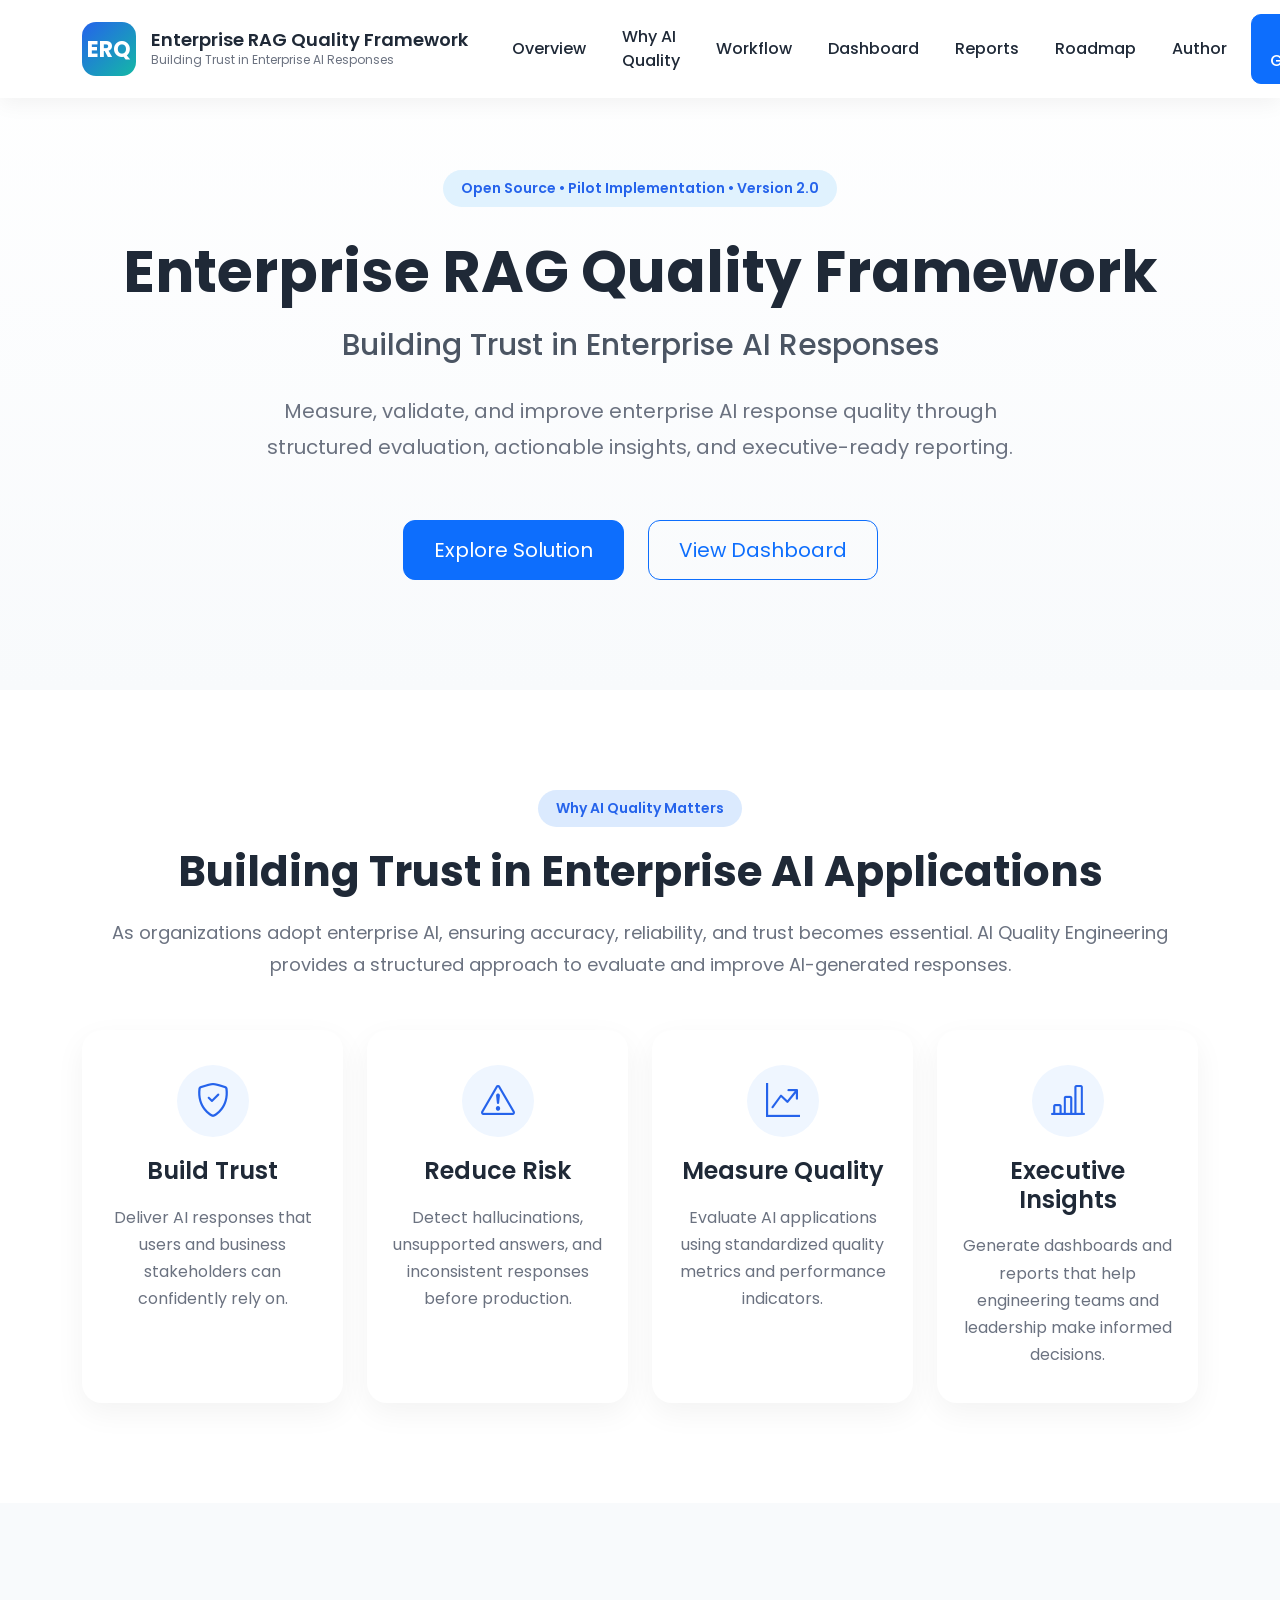
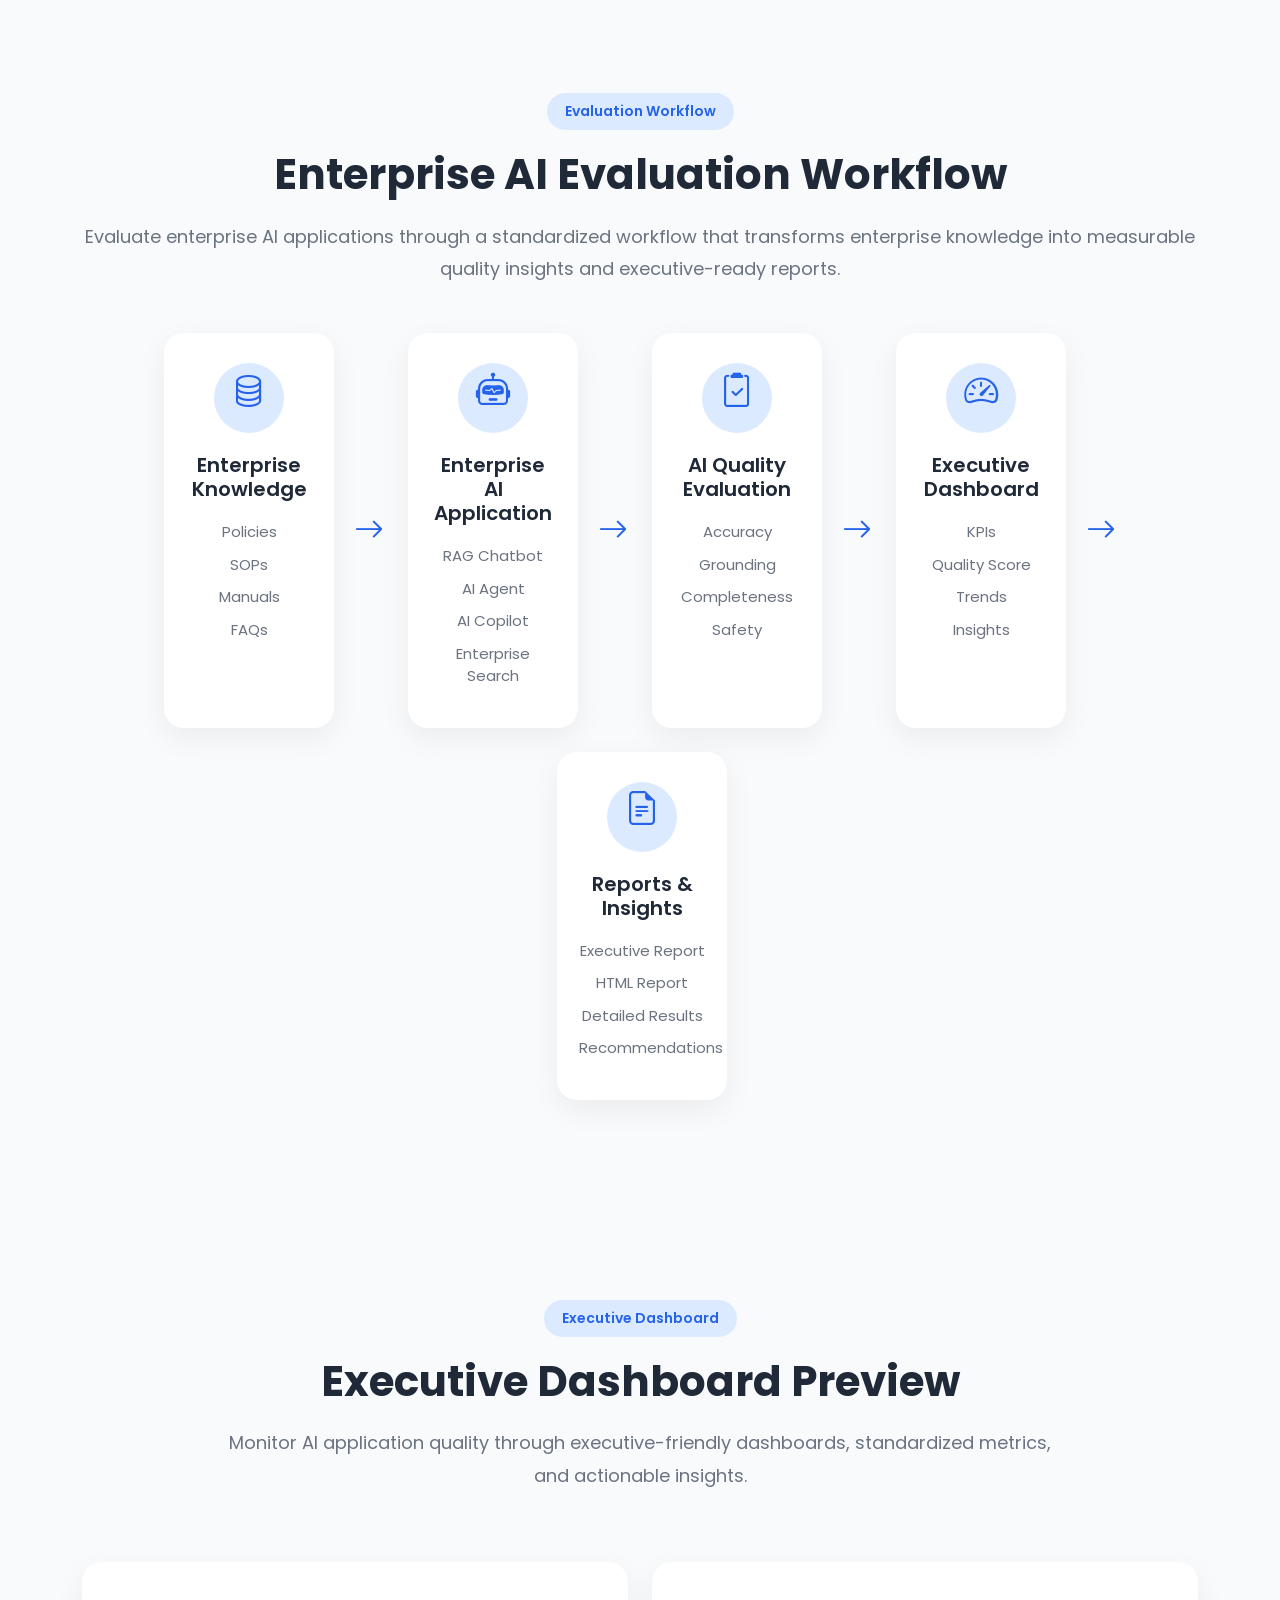
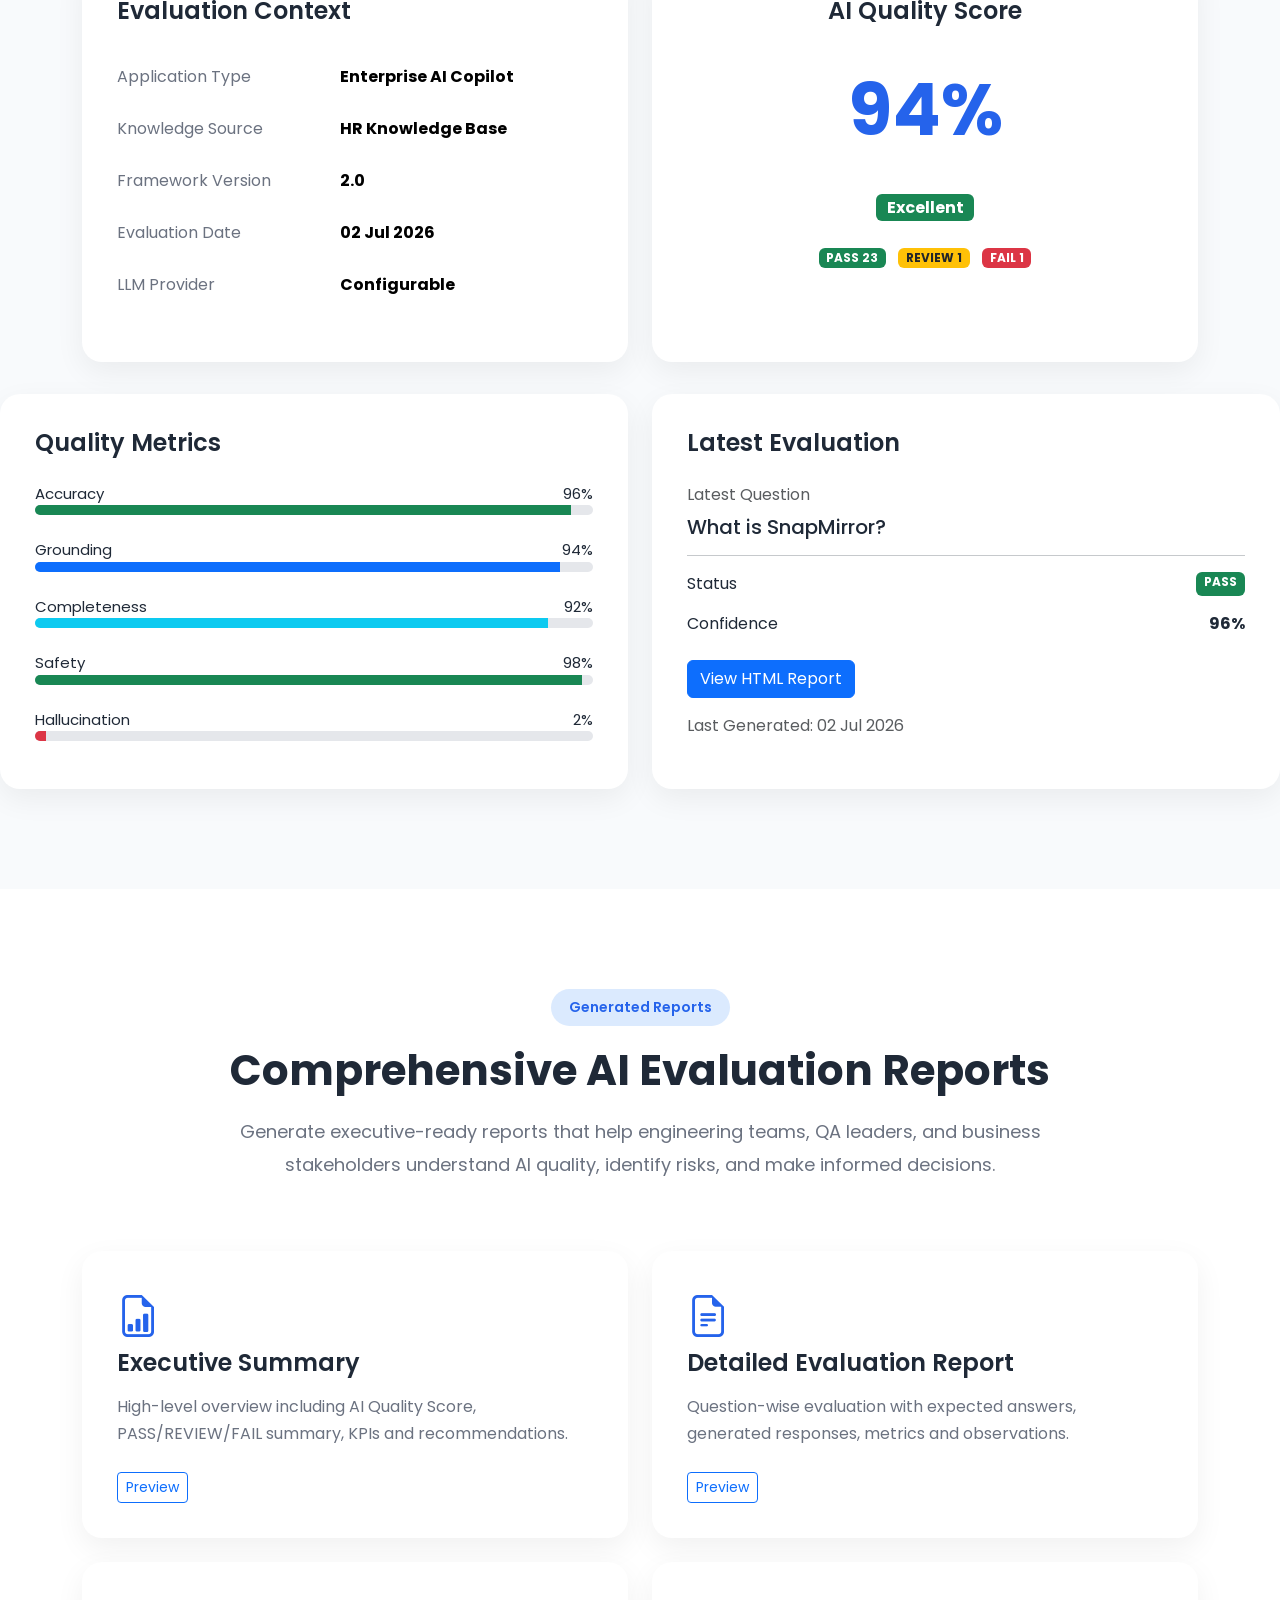
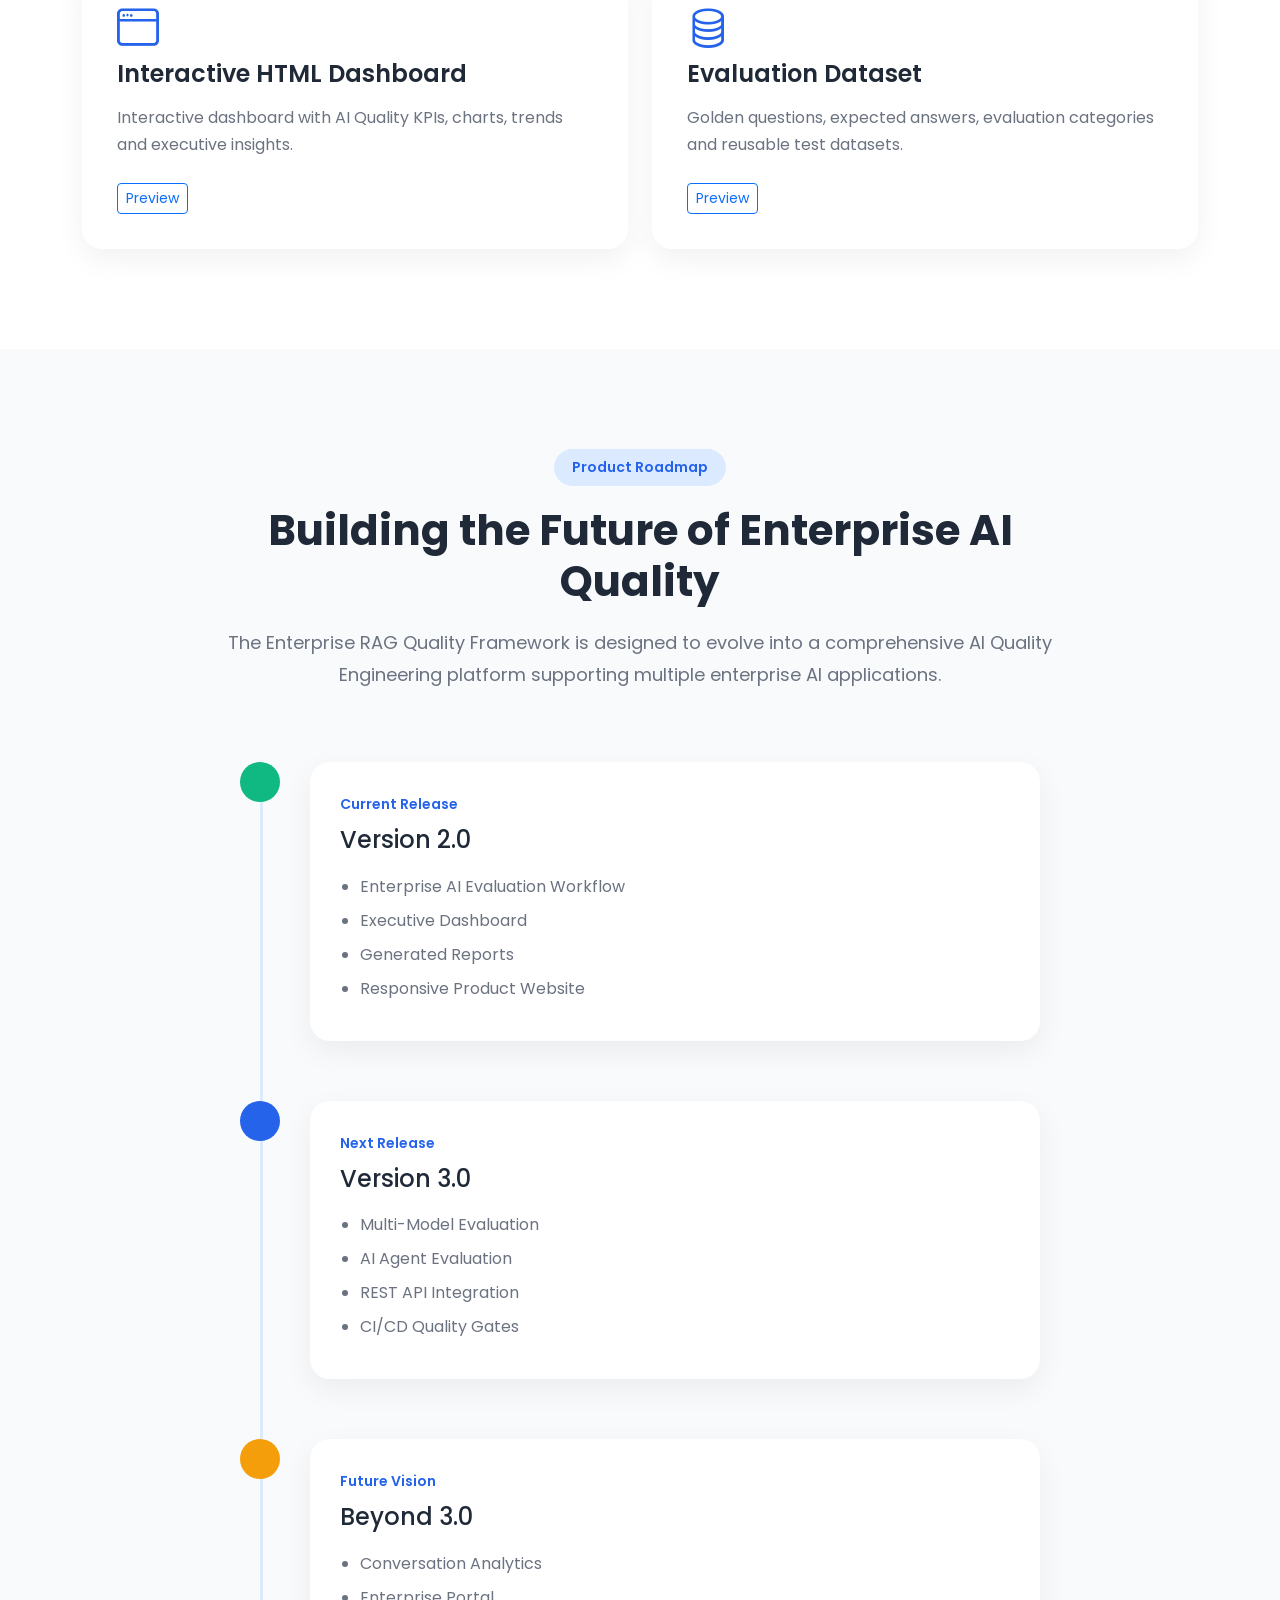
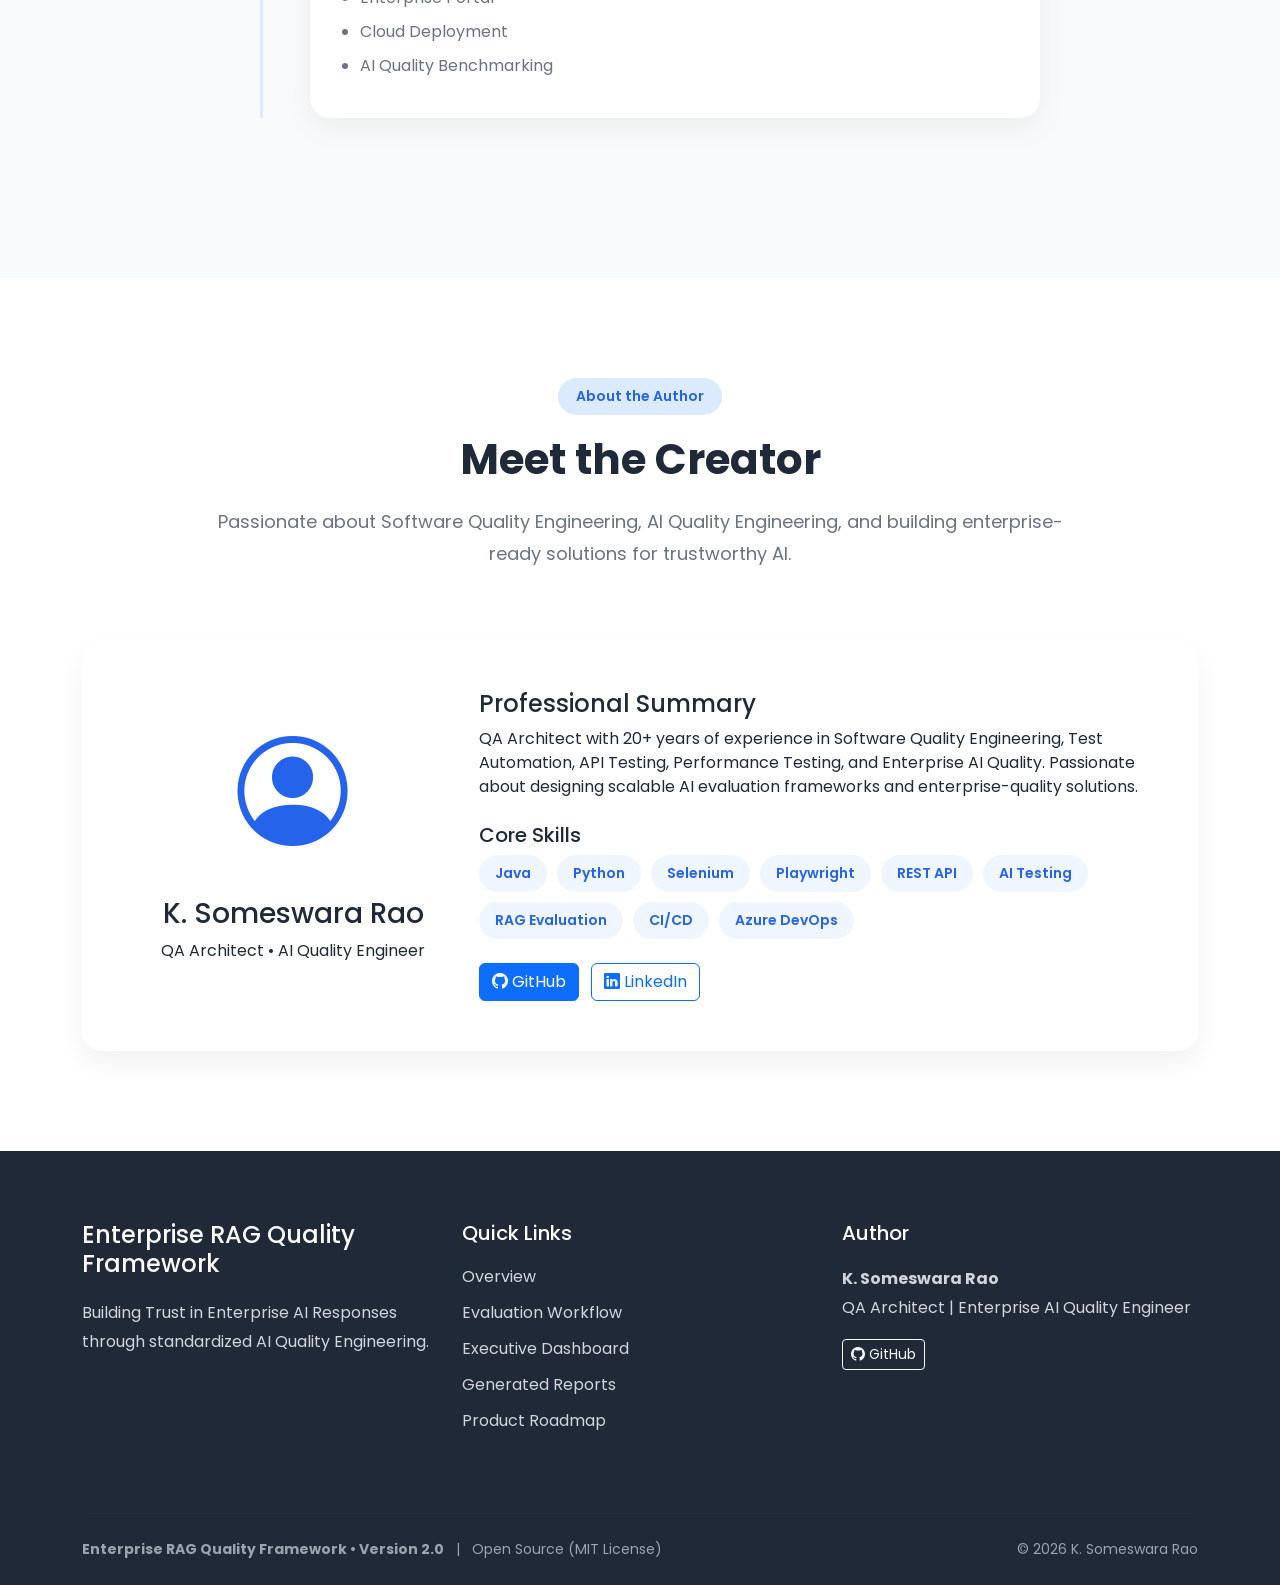
==== website/index.html @ 5d047495 "Update website paths after project reorganization" ====
<!DOCTYPE html>
<html lang="en">

<head>

    <meta charset="UTF-8">

    <meta name="viewport"
          content="width=device-width, initial-scale=1.0">

    <title>
        Enterprise RAG Quality Framework
    </title>

    <!-- Bootstrap -->

    <link
    href="https://cdn.jsdelivr.net/npm/bootstrap@5.3.7/dist/css/bootstrap.min.css"
    rel="stylesheet">

    <!-- Bootstrap Icons -->

    <link
    rel="stylesheet"
    href="https://cdn.jsdelivr.net/npm/bootstrap-icons@1.13.1/font/bootstrap-icons.min.css">

    <!-- Google Font -->

    <link
    rel="preconnect"
    href="https://fonts.googleapis.com">

    <link
    rel="preconnect"
    href="https://fonts.gstatic.com"
    crossorigin>

    <link
    href="https://fonts.googleapis.com/css2?family=Poppins:wght@300;400;500;600;700&display=swap"
    rel="stylesheet">

    <!-- Custom CSS -->

    <link
    rel="stylesheet"
    href="assets/css/style.css">

</head>

<body>

<!-- ==========================================
Navigation
========================================== -->

<header>

<nav class="navbar navbar-expand-xl fixed-top custom-navbar">

    <div class="container">

        <!-- Logo -->

        <a class="navbar-brand d-flex align-items-center" href="#hero">

            <div class="logo-box">

                ERQ

            </div>

            <div class="brand-info">

                <span class="brand-title">

                    Enterprise RAG Quality Framework

                </span>

                <span class="brand-subtitle">

                    Building Trust in Enterprise AI Responses

                </span>

            </div>

        </a>

        <!-- Mobile Toggle -->

        <button class="navbar-toggler"

                type="button"

                data-bs-toggle="collapse"

                data-bs-target="#mainMenu">

            <span class="navbar-toggler-icon"></span>

        </button>

        <!-- Navigation Menu -->

        <div class="collapse navbar-collapse"

             id="mainMenu">

            <ul class="navbar-nav ms-auto align-items-lg-center">

                <li class="nav-item">
                    <a class="nav-link" href="#hero">Overview</a>
                </li>

                <li class="nav-item">
                    <a class="nav-link" href="#why-quality">Why AI Quality</a>
                </li>

                <li class="nav-item">
                    <a class="nav-link" href="#workflow">Workflow</a>
                </li>

                <li class="nav-item">
                    <a class="nav-link" href="#dashboard">Dashboard</a>
                </li>

                <li class="nav-item">
                    <a class="nav-link" href="#reports">Reports</a>
                </li>

                <li class="nav-item">
                    <a class="nav-link" href="#roadmap">Roadmap</a>
                </li>

                <li class="nav-item">
                    <a class="nav-link" href="#author">Author</a>
                </li>

                <li class="nav-item ms-lg-3">

                    <a class="btn btn-primary github-btn"
                       href="https://github.com/someswark/rag-quality-framework"
                       target="_blank">

                        <i class="bi bi-github"></i>

                        GitHub

                    </a>

                </li>

            </ul>

        </div>

    </div>

</nav>

</header>



<!-- ==========================================
Hero Section
========================================== -->

<section id="hero" class="hero-section">

    <div class="container">

        <div class="hero-content text-center">

            <span class="hero-badge">

                Open Source • Pilot Implementation • Version 2.0

            </span>

            <h1>

                Enterprise RAG Quality Framework

            </h1>

            <h2>

                Building Trust in Enterprise AI Responses

            </h2>

            <p>

                Measure, validate, and improve enterprise AI response quality
                through structured evaluation, actionable insights, and
                executive-ready reporting.

            </p>

            <div class="hero-buttons">

                <a href="#workflow" class="btn btn-primary btn-lg">

                    Explore Solution

                </a>

                <a href="#dashboard" class="btn btn-outline-primary btn-lg">

                    View Dashboard

                </a>

            </div>

        </div>

    </div>

</section>


<!-- ==========================================
Why Enterprise AI Quality Matters
========================================== -->

<section id="why-quality" class="why-quality-section">

    <div class="container">

        <div class="text-center mb-5">

            <span class="section-badge">
                Why AI Quality Matters
            </span>

            <h2 class="section-title">
                Building Trust in Enterprise AI Applications
            </h2>

            <p class="section-description">

                As organizations adopt enterprise AI, ensuring accuracy, reliability, and trust becomes essential. AI Quality Engineering provides a structured approach to evaluate and improve AI-generated responses.

            </p>

        </div>

        <div class="row g-4">

            <!-- Card 1 -->

            <div class="col-lg-3 col-md-6">

                <div class="feature-card">

                    <div class="feature-icon">

                        <i class="bi bi-shield-check"></i>

                    </div>

                    <h4>Build Trust</h4>

                    <p>

                        Deliver AI responses that users and business stakeholders
                        can confidently rely on.

                    </p>

                </div>

            </div>

            <!-- Card 2 -->

            <div class="col-lg-3 col-md-6">

                <div class="feature-card">

                    <div class="feature-icon">

                        <i class="bi bi-exclamation-triangle"></i>

                    </div>

                    <h4>Reduce Risk</h4>

                    <p>

                        Detect hallucinations, unsupported answers, and
                        inconsistent responses before production.

                    </p>

                </div>

            </div>

            <!-- Card 3 -->

            <div class="col-lg-3 col-md-6">

                <div class="feature-card">

                    <div class="feature-icon">

                        <i class="bi bi-graph-up-arrow"></i>

                    </div>

                    <h4>Measure Quality</h4>

                    <p>

                        Evaluate AI applications using standardized quality
                        metrics and performance indicators.

                    </p>

                </div>

            </div>

            <!-- Card 4 -->

            <div class="col-lg-3 col-md-6">

                <div class="feature-card">

                    <div class="feature-icon">

                        <i class="bi bi-bar-chart-line"></i>

                    </div>

                    <h4>Executive Insights</h4>

                    <p>

                        Generate dashboards and reports that help engineering
                        teams and leadership make informed decisions.

                    </p>

                </div>

            </div>

        </div>

    </div>

</section>



<!-- ==========================================
Enterprise AI Evaluation Workflow
========================================== -->

<section id="workflow" class="workflow-section">

    <div class="container">

        <div class="text-center mb-5">

            <!-- Badge -->
            <span class="section-badge">
                Evaluation Workflow
            </span>

            <!-- Title -->
            <h2 class="section-title">
                Enterprise AI Evaluation Workflow
            </h2>

            <!-- Subtitle -->
            <p class="section-description">

                Evaluate enterprise AI applications through a standardized workflow that transforms enterprise knowledge into measurable quality insights and executive-ready reports.

            </p>

        </div>

        <div class="row g-4 justify-content-center">

            <!-- Card 1 -->

            <div class="col-lg-2 col-md-4 col-sm-6">

                <div class="workflow-card">

                    <div class="workflow-icon">
                        <i class="bi bi-database"></i>
                    </div>

                    <h5>Enterprise Knowledge</h5>

                    <ul>

                        <li>Policies</li>
                        <li>SOPs</li>
                        <li>Manuals</li>
                        <li>FAQs</li>

                    </ul>

                </div>

            </div>

            <!-- Arrow -->

            <div class="col-auto d-none d-lg-flex align-items-center">

                <i class="bi bi-arrow-right workflow-arrow"></i>

            </div>

            <!-- Card 2 -->

            <div class="col-lg-2 col-md-4 col-sm-6">

                <div class="workflow-card">

                    <div class="workflow-icon">
                        <i class="bi bi-robot"></i>
                    </div>

                    <h5>Enterprise AI Application</h5>

                    <ul>

                        <li>RAG Chatbot</li>
                        <li>AI Agent</li>
                        <li>AI Copilot</li>
                        <li>Enterprise Search</li>

                    </ul>

                </div>

            </div>

            <!-- Arrow -->

            <div class="col-auto d-none d-lg-flex align-items-center">

                <i class="bi bi-arrow-right workflow-arrow"></i>

            </div>

            <!-- Card 3 -->

            <div class="col-lg-2 col-md-4 col-sm-6">

                <div class="workflow-card">

                    <div class="workflow-icon">
                        <i class="bi bi-clipboard2-check"></i>
                    </div>

                    <h5>AI Quality Evaluation</h5>

                    <ul>

                        <li>Accuracy</li>
                        <li>Grounding</li>
                        <li>Completeness</li>
                        <li>Safety</li>

                    </ul>

                </div>

            </div>

            <!-- Arrow -->

            <div class="col-auto d-none d-lg-flex align-items-center">

                <i class="bi bi-arrow-right workflow-arrow"></i>

            </div>

            <!-- Card 4 -->

            <div class="col-lg-2 col-md-4 col-sm-6">

                <div class="workflow-card">

                    <div class="workflow-icon">
                        <i class="bi bi-speedometer2"></i>
                    </div>

                    <h5>Executive Dashboard</h5>

                    <ul>

                        <li>KPIs</li>
                        <li>Quality Score</li>
                        <li>Trends</li>
                        <li>Insights</li>

                    </ul>

                </div>

            </div>

            <!-- Arrow -->

            <div class="col-auto d-none d-lg-flex align-items-center">

                <i class="bi bi-arrow-right workflow-arrow"></i>

            </div>

            <!-- Card 5 -->

            <div class="col-lg-2 col-md-4 col-sm-6">

                <div class="workflow-card">

                    <div class="workflow-icon">
                        <i class="bi bi-file-earmark-text"></i>
                    </div>

                    <h5>Reports & Insights</h5>

                    <ul>

                        <li>Executive Report</li>
                        <li>HTML Report</li>
                        <li>Detailed Results</li>
                        <li>Recommendations</li>

                    </ul>

                </div>

            </div>

        </div>

    </div>

</section>

<!-- ==========================================
Executive Dashboard Preview
========================================== -->

<section id="dashboard" class="dashboard-section">

    <div class="container">

        <div class="section-header text-center">

            <span class="section-badge">
                Executive Dashboard
            </span>

            <h2 class="section-title">
                Executive Dashboard Preview
            </h2>

            <p class="section-description">

                Monitor AI application quality through executive-friendly
                dashboards, standardized metrics, and actionable insights.

            </p>

        </div>

        <div class="row g-4">

            <!-- Evaluation Context -->

            <div class="col-lg-6">

                <div class="dashboard-card">

                    <h4>Evaluation Context</h4>

                    <table class="table dashboard-table">

                        <tr>
                            <td>Application Type</td>
                            <td><strong id="application-type">Enterprise AI Copilot</strong></td>
                        </tr>

                        <tr>
                            <td>Knowledge Source</td>
                            <td><strong id="knowledge-source">HR Knowledge Base</strong></td>
                        </tr>

                        <tr>
                            <td>Framework Version</td>
                            <td><strong id="framework-version">2.0</strong></td>
                        </tr>

                        <tr>
                            <td>Evaluation Date</td>
                            <td><strong id="evaluation-date">02 Jul 2026</strong></td>
                        </tr>

                        <tr>
                            <td>LLM Provider</td>
                            <td><strong id="model-provider">Configurable</strong></td>
                        </tr>

                    </table>

                </div>

            </div>

            <!-- AI Quality Score -->

            <div class="col-lg-6">

                <div class="dashboard-card text-center">

                    <h4>AI Quality Score</h4>

                    <div class="quality-score">

                        <div id="quality-score">

    94%

</div>

                    </div>

<span class="badge bg-success fs-6" id="quality-rating">

    Excellent

</span>

                    <div class="mt-4">

<span class="badge bg-success me-2">

    PASS
    <span id="pass-count">23</span>

</span>

<span class="badge bg-warning text-dark me-2">

    REVIEW
    <span id="review-count">1</span>

</span>

 <span class="badge bg-danger">

    FAIL
    <span id="fail-count">1</span>

</span>

                    </div>

                </div>

            </div>

        </div>

    </div>
	
	<div class="row g-4 mt-2">

    <!-- Quality Metrics -->

    <div class="col-lg-6">

        <div class="dashboard-card">

            <h4>Quality Metrics</h4>

            <!-- Accuracy -->

            <div class="metric-item">

                <div class="d-flex justify-content-between">

                    <span>Accuracy</span>

                    <span id="accuracy-score">96%</span>

                </div>

                <div class="progress">

                    <div id="accuracy-bar"
                         class="progress-bar bg-success"
                         style="width:96%">

                    </div>

                </div>

            </div>

            <!-- Grounding -->

            <div class="metric-item mt-4">

                <div class="d-flex justify-content-between">

                    <span>Grounding</span>

                    <span id="grounding-score">94%</span>

                </div>

                <div class="progress">

                    <div id="grounding-bar"
                         class="progress-bar bg-primary"
                         style="width:94%">

                    </div>

                </div>

            </div>

            <!-- Completeness -->

            <div class="metric-item mt-4">

                <div class="d-flex justify-content-between">

                    <span>Completeness</span>

                    <span id="completeness-score">92%</span>

                </div>

                <div class="progress">

                    <div id="completeness-bar"
                         class="progress-bar bg-info"
                         style="width:92%">

                    </div>

                </div>

            </div>

            <!-- Safety -->

            <div class="metric-item mt-4">

                <div class="d-flex justify-content-between">

                    <span>Safety</span>

                    <span id="safety-score">98%</span>

                </div>

                <div class="progress">

                    <div id="safety-bar"
                         class="progress-bar bg-success"
                         style="width:98%">

                    </div>

                </div>

            </div>

            <!-- Hallucination -->

            <div class="metric-item mt-4">

                <div class="d-flex justify-content-between">

                    <span>Hallucination</span>

                    <span id="hallucination-score">2%</span>

                </div>

                <div class="progress">

                    <div id="hallucination-bar"
                         class="progress-bar bg-danger"
                         style="width:2%">

                    </div>

                </div>

            </div>

        </div>

    </div>

    <!-- Latest Evaluation -->

    <div class="col-lg-6">

        <div class="dashboard-card">

            <h4>Latest Evaluation</h4>

            <p class="text-muted mb-2">

                Latest Question

            </p>

            <h5 id="latest-question">

                What is SnapMirror?

            </h5>

            <hr>

            <div class="d-flex justify-content-between">

                <span>Status</span>

                <span id="latest-status"
                      class="badge bg-success">

                    PASS

                </span>

            </div>

            <div class="d-flex justify-content-between mt-3">

                <span>Confidence</span>

                <strong id="latest-confidence">

                    96%

                </strong>

            </div>

<a id="report-link"
   href="#"
   class="btn btn-primary mt-4"
   target="_blank">

    View HTML Report

</a>
<p class="text-muted mt-3">

    Last Generated:
    <span id="report-generated-date">

        02 Jul 2026

    </span>

</p>

        </div>

    </div>

</div>
	
	

</section>


<!-- ==========================================
Generated Reports
========================================== -->

<section id="reports" class="reports-section">

    <div class="container">

        <div class="section-header text-center">

            <span class="section-badge">
                Generated Reports
            </span>

            <h2 class="section-title">
                Comprehensive AI Evaluation Reports
            </h2>

            <p class="section-description">

                Generate executive-ready reports that help engineering teams,
                QA leaders, and business stakeholders understand AI quality,
                identify risks, and make informed decisions.

            </p>

        </div>

        <div class="row g-4">

            <!-- Executive Summary -->

            <div class="col-lg-6">

                <div class="report-card">

                    <i class="bi bi-file-earmark-bar-graph report-icon"></i>

                    <h4>Executive Summary</h4>

                    <p>
                        High-level overview including AI Quality Score,
                        PASS/REVIEW/FAIL summary, KPIs and recommendations.
                    </p>

                    <a href="#" class="btn btn-outline-primary btn-sm">
                        Preview
                    </a>

                </div>

            </div>

            <!-- Detailed Report -->

            <div class="col-lg-6">

                <div class="report-card">

                    <i class="bi bi-file-earmark-text report-icon"></i>

                    <h4>Detailed Evaluation Report</h4>

                    <p>
                        Question-wise evaluation with expected answers,
                        generated responses, metrics and observations.
                    </p>

                    <a href="#" class="btn btn-outline-primary btn-sm">
                        Preview
                    </a>

                </div>

            </div>

            <!-- HTML Dashboard -->

            <div class="col-lg-6">

                <div class="report-card">

                    <i class="bi bi-window report-icon"></i>

                    <h4>Interactive HTML Dashboard</h4>

                    <p>
                        Interactive dashboard with AI Quality KPIs,
                        charts, trends and executive insights.
                    </p>

                    <a href="#" class="btn btn-outline-primary btn-sm">
                        Preview
                    </a>

                </div>

            </div>

            <!-- Evaluation Dataset -->

            <div class="col-lg-6">

                <div class="report-card">

                    <i class="bi bi-database report-icon"></i>

                    <h4>Evaluation Dataset</h4>

                    <p>
                        Golden questions, expected answers, evaluation
                        categories and reusable test datasets.
                    </p>

                    <a href="#" class="btn btn-outline-primary btn-sm">
                        Preview
                    </a>

                </div>

            </div>

        </div>

    </div>

</section>



<!-- ==========================================
Product Roadmap
========================================== -->

<section id="roadmap" class="roadmap-section">

    <div class="container">

        <div class="section-header text-center">

            <span class="section-badge">
                Product Roadmap
            </span>

            <h2 class="section-title">
                Building the Future of Enterprise AI Quality
            </h2>

            <p class="section-description">

                The Enterprise RAG Quality Framework is designed to evolve into
                a comprehensive AI Quality Engineering platform supporting
                multiple enterprise AI applications.

            </p>

        </div>

        <div class="roadmap">

            <!-- Version 2.0 -->

            <div class="roadmap-item">

                <div class="roadmap-marker current"></div>

                <div class="roadmap-content">

                    <span class="roadmap-version">
                        Current Release
                    </span>

                    <h4>Version 2.0</h4>

                    <ul>

                        <li>Enterprise AI Evaluation Workflow</li>
                        <li>Executive Dashboard</li>
                        <li>Generated Reports</li>
                        <li>Responsive Product Website</li>

                    </ul>

                </div>

            </div>

            <!-- Version 3.0 -->

            <div class="roadmap-item">

                <div class="roadmap-marker"></div>

                <div class="roadmap-content">

                    <span class="roadmap-version">
                        Next Release
                    </span>

                    <h4>Version 3.0</h4>

                    <ul>

                        <li>Multi-Model Evaluation</li>
                        <li>AI Agent Evaluation</li>
                        <li>REST API Integration</li>
                        <li>CI/CD Quality Gates</li>

                    </ul>

                </div>

            </div>

            <!-- Future Vision -->

            <div class="roadmap-item">

                <div class="roadmap-marker future"></div>

                <div class="roadmap-content">

                    <span class="roadmap-version">
                        Future Vision
                    </span>

                    <h4>Beyond 3.0</h4>

                    <ul>

                        <li>Conversation Analytics</li>
                        <li>Enterprise Portal</li>
                        <li>Cloud Deployment</li>
                        <li>AI Quality Benchmarking</li>

                    </ul>

                </div>

            </div>

        </div>

    </div>

</section>



<!-- ==========================================
About the Author
========================================== -->

<section id="author" class="author-section">

    <div class="container">

        <div class="section-header text-center">

            <span class="section-badge">

                About the Author

            </span>

            <h2 class="section-title">

                Meet the Creator

            </h2>

            <p class="section-description">

                Passionate about Software Quality Engineering, AI Quality Engineering,
                and building enterprise-ready solutions for trustworthy AI.

            </p>

        </div>

        <div class="author-card">

            <div class="row align-items-center">

                <div class="col-lg-4 text-center">

                    <div class="author-avatar">

                        <i class="bi bi-person-circle"></i>

                    </div>

                    <h3>K. Someswara Rao</h3>

                    <p>

                        QA Architect • AI Quality Engineer

                    </p>

                </div>

                <div class="col-lg-8">

                    <h4>Professional Summary</h4>

                    <p>

                        QA Architect with 20+ years of experience in Software Quality Engineering,
                        Test Automation, API Testing, Performance Testing, and Enterprise AI Quality.
                        Passionate about designing scalable AI evaluation frameworks and
                        enterprise-quality solutions.

                    </p>

                    <h5 class="mt-4">Core Skills</h5>

                    <div class="skills">

                        <span>Java</span>
                        <span>Python</span>
                        <span>Selenium</span>
                        <span>Playwright</span>
                        <span>REST API</span>
                        <span>AI Testing</span>
                        <span>RAG Evaluation</span>
                        <span>CI/CD</span>
                        <span>Azure DevOps</span>

                    </div>

                    <div class="mt-4">

                        <a href="https://github.com/someswark"
                           target="_blank"
                           class="btn btn-primary">

                            <i class="bi bi-github"></i>

                            GitHub

                        </a>

                        <!-- Replace with your LinkedIn URL -->

                        <a href="#"
                           class="btn btn-outline-primary ms-2">

                            <i class="bi bi-linkedin"></i>

                            LinkedIn

                        </a>

                    </div>

                </div>

            </div>

        </div>

    </div>

</section>

<!-- ==========================================
Footer
========================================== -->

<footer class="footer">

    <div class="container">

        <div class="row">

            <!-- Product -->

            <div class="col-lg-4 mb-4">

                <h4>Enterprise RAG Quality Framework</h4>

                <p>

                    Building Trust in Enterprise AI Responses through
                    standardized AI Quality Engineering.

                </p>

            </div>

            <!-- Quick Links -->

            <div class="col-lg-4 mb-4">

                <h5>Quick Links</h5>

                <ul class="footer-links">

                    <li><a href="#hero">Overview</a></li>

                    <li><a href="#workflow">Evaluation Workflow</a></li>

                    <li><a href="#dashboard">Executive Dashboard</a></li>

                    <li><a href="#reports">Generated Reports</a></li>

                    <li><a href="#roadmap">Product Roadmap</a></li>

                </ul>

            </div>

            <!-- Author -->

            <div class="col-lg-4 mb-4">

                <h5>Author</h5>

                <p>

                    <strong>K. Someswara Rao</strong><br>

                    QA Architect | Enterprise AI Quality Engineer

                </p>

                <a href="https://github.com/someswark"
                   target="_blank"
                   class="btn btn-outline-light btn-sm">

                    <i class="bi bi-github"></i>

                    GitHub

                </a>

            </div>

        </div>

        <hr>

        <div class="footer-bottom">

            <div>

                <strong>Enterprise RAG Quality Framework • Version 2.0</strong>

                &nbsp; | &nbsp;

                Open Source (MIT License)

            </div>

            <div>

                © 2026 K. Someswara Rao

            </div>

        </div>

    </div>

</footer>

    <!-- Why AI Quality -->



    <!-- How It Works -->



    <!-- Dashboard -->



    <!-- Reports -->



    <!-- Roadmap -->



    <!-- Author -->



    <!-- Footer -->



<script src="https://cdn.jsdelivr.net/npm/bootstrap@5.3.7/dist/js/bootstrap.bundle.min.js"></script>

<script src="assets/js/app.js"></script>
<script src="assets/js/dashboard.js"></script>

</body>

</html>
---- website/assets/css/style.css ----
/*
====================================================

Enterprise RAG Quality Framework

Version 2.0

====================================================
*/

:root{

    --primary:#2563EB;

    --secondary:#14B8A6;

    --success:#22C55E;

    --warning:#F59E0B;

    --danger:#EF4444;

    --background:#F8FAFC;

    --text:#1F2937;

}

*{

    margin:0;

    padding:0;

    box-sizing:border-box;

}

html{

    scroll-behavior:smooth;

}

body{

    font-family:'Poppins',sans-serif;

    background:var(--background);

    color:var(--text);

}

/*
====================================================
Navigation
====================================================
*/

.custom-navbar{

    background:#ffffff;

    padding:14px 0;

    box-shadow:0 6px 20px rgba(0,0,0,.05);

    transition:.3s;

}

.logo-box{

    width:54px;

    height:54px;

    border-radius:14px;

    background:linear-gradient(135deg,#2563EB,#14B8A6);

    color:#fff;

    display:flex;

    align-items:center;

    justify-content:center;

    font-weight:700;

    font-size:22px;

    margin-right:15px;

}

.brand-info{

    display:flex;

    flex-direction:column;

}

.brand-title{

    font-size:18px;

    font-weight:600;

    color:var(--text);

    line-height:1.2;

}

.brand-subtitle{

    font-size:12px;

    color:#6B7280;

}

.navbar-nav .nav-link{

    color:var(--text);

    font-weight:500;

    margin-left:20px;

    transition:.3s;

}

.navbar-nav .nav-link:hover{

    color:var(--primary);

}

.github-btn{

    border-radius:10px;

    padding:10px 18px;

    font-weight:500;

}


/*
====================================================
Hero Section
====================================================
*/

.hero-section{

    padding:170px 0 100px;

    text-align:center;

    background:linear-gradient(180deg,#ffffff 0%,#F8FAFC 100%);

}

.hero-badge{

    display:inline-block;

    background:#E0F2FE;

    color:var(--primary);

    padding:8px 18px;

    border-radius:40px;

    font-size:14px;

    font-weight:600;

    margin-bottom:30px;

}

.hero-section h1{

    font-size:58px;

    font-weight:700;

    margin-bottom:20px;

}

.hero-section h2{

    font-size:30px;

    color:#4B5563;

    font-weight:500;

    margin-bottom:30px;

}

.hero-section p{

    max-width:760px;

    margin:auto;

    font-size:20px;

    line-height:1.8;

    color:#6B7280;

}

.hero-buttons{

    margin-top:45px;

}

.hero-buttons .btn{

    padding:14px 30px;

    margin:10px;

    border-radius:12px;

}


/*
====================================================
Workflow
====================================================
*/

.workflow-section{

    margin-top:90px;

}

.workflow-title{

    text-align:center;

    margin-bottom:45px;

    font-weight:600;

    color:var(--text);

}

.workflow-container{

    display:flex;

    justify-content:center;

    align-items:center;

    flex-wrap:wrap;

    gap:18px;

}

.workflow-card{

    width:170px;

    background:#ffffff;

    border-radius:16px;

    padding:28px 20px;

    text-align:center;

    box-shadow:0 8px 25px rgba(0,0,0,.06);

    transition:.3s;

}

.workflow-card:hover{

    transform:translateY(-8px);

}

.workflow-card i{

    font-size:40px;

    color:var(--primary);

    margin-bottom:15px;

}

.workflow-card h6{

    font-weight:600;

}

.workflow-card p{

    font-size:14px;

    color:#6B7280;

    margin-bottom:0;

}

.workflow-arrow{

    font-size:28px;

    color:var(--primary);

}


/*
====================================================
Enterprise AI Evaluation Workflow
====================================================
*/

.workflow-section{

    padding:100px 0;

    background:#F8FAFC;

}

.workflow-card{

    background:#ffffff;

    border-radius:20px;

    padding:30px 22px;

    height:100%;

    text-align:center;

    box-shadow:0 10px 30px rgba(0,0,0,.06);

    transition:all .3s ease;

}

.workflow-card:hover{

    transform:translateY(-8px);

    box-shadow:0 20px 40px rgba(37,99,235,.15);

}

.workflow-icon{

    width:70px;

    height:70px;

    border-radius:50%;

    background:#DBEAFE;

    display:flex;

    justify-content:center;

    align-items:center;

    margin:0 auto 20px;

}

.workflow-icon i{

    font-size:34px;

    color:var(--primary);

}

.workflow-card h5{

    font-weight:600;

    margin-bottom:20px;

}

.workflow-card ul{

    list-style:none;

    padding:0;

    margin:0;

}

.workflow-card li{

    margin-bottom:10px;

    color:#6B7280;

    font-size:15px;

}

.workflow-arrow{

    font-size:30px;

    color:var(--primary);

}


/*
====================================================
Why Enterprise AI Quality Matters
====================================================
*/

.why-quality-section{

    padding:100px 0;

    background:#ffffff;

}

.feature-card{

    background:#ffffff;

    border-radius:20px;

    padding:35px 25px;

    height:100%;

    text-align:center;

    box-shadow:0 10px 30px rgba(0,0,0,.05);

    transition:all .3s ease;

}

.feature-card:hover{

    transform:translateY(-8px);

    box-shadow:0 20px 40px rgba(37,99,235,.12);

}

.feature-icon{

    width:72px;

    height:72px;

    margin:0 auto 20px;

    border-radius:50%;

    background:#EFF6FF;

    display:flex;

    justify-content:center;

    align-items:center;

}

.feature-icon i{

    font-size:34px;

    color:var(--primary);

}

.feature-card h4{

    margin-bottom:18px;

    font-weight:600;

}

.feature-card p{

    color:#6B7280;

    line-height:1.7;

    margin-bottom:0;

}


/*
====================================================
Smooth Navigation
====================================================
*/

section{

    scroll-margin-top:90px;

}


/*
====================================================
Common Section Styles
====================================================
*/

.section-header{

    max-width:850px;

    margin:0 auto 70px;

}

.section-badge{

    display:inline-block;

    padding:8px 18px;

    background:#DBEAFE;

    color:var(--primary);

    border-radius:30px;

    font-size:14px;

    font-weight:600;

    margin-bottom:20px;

}

.section-title{

    font-size:42px;

    font-weight:700;

    color:var(--text);

    margin-bottom:20px;

}

.section-description{

    font-size:18px;

    color:#6B7280;

    line-height:1.8;

}


/*
====================================================
Executive Dashboard
====================================================
*/

.dashboard-section{

    padding:100px 0;

    background:#F8FAFC;

}

.dashboard-card{

    background:#ffffff;

    border-radius:20px;

    padding:35px;

    box-shadow:0 10px 30px rgba(0,0,0,.06);

    height:100%;

    transition:.3s;

}

.dashboard-card:hover{

    transform:translateY(-6px);

    box-shadow:0 18px 40px rgba(37,99,235,.12);

}

.dashboard-card h4{

    font-weight:600;

    margin-bottom:25px;

}

.dashboard-table td{

    padding:14px 0;

    border:none;

}

.dashboard-table td:first-child{

    color:#6B7280;

}

.quality-score{

    font-size:72px;

    font-weight:700;

    color:var(--primary);

    margin:30px 0;

}




/*
====================================================
Generated Reports
====================================================
*/

.reports-section{

    padding:100px 0;

    background:#ffffff;

}

.report-card{

    background:#ffffff;

    border-radius:20px;

    padding:35px;

    height:100%;

    box-shadow:0 10px 30px rgba(0,0,0,.06);

    transition:all .3s ease;

    text-align:left;

}

.report-card:hover{

    transform:translateY(-8px);

    box-shadow:0 20px 40px rgba(37,99,235,.12);

}

.report-icon{

    font-size:42px;

    color:var(--primary);

    margin-bottom:20px;

}

.report-card h4{

    margin-bottom:15px;

    font-weight:600;

}

.report-card p{

    color:#6B7280;

    line-height:1.7;

    margin-bottom:25px;

}


/*
====================================================
Product Roadmap
====================================================
*/

.roadmap-section{

    padding:100px 0;

    background:#F8FAFC;

}

.roadmap{

    position:relative;

    max-width:800px;

    margin:0 auto;

}

.roadmap::before{

    content:"";

    position:absolute;

    left:20px;

    top:0;

    width:3px;

    height:100%;

    background:#DBEAFE;

}

.roadmap-item{

    display:flex;

    gap:30px;

    margin-bottom:60px;

    position:relative;

}

.roadmap-marker{

    width:40px;

    height:40px;

    border-radius:50%;

    background:#2563EB;

    flex-shrink:0;

    position:relative;

    z-index:2;

}

.roadmap-marker.current{

    background:#10B981;

}

.roadmap-marker.future{

    background:#F59E0B;

}

.roadmap-content{

    background:#ffffff;

    padding:30px;

    border-radius:20px;

    width:100%;

    box-shadow:0 10px 30px rgba(0,0,0,.06);

}

.roadmap-version{

    color:var(--primary);

    font-size:14px;

    font-weight:600;

}

.roadmap-content h4{

    margin:10px 0 20px;

}

.roadmap-content ul{

    margin:0;

    padding-left:20px;

}

.roadmap-content li{

    margin-bottom:10px;

    color:#6B7280;

}


/*
====================================================
About the Author
====================================================
*/

.author-section{

    padding:100px 0;

    background:#ffffff;

}

.author-card{

    background:#ffffff;

    border-radius:20px;

    padding:50px;

    box-shadow:0 12px 30px rgba(0,0,0,.06);

}

.author-avatar{

    font-size:110px;

    color:var(--primary);

    margin-bottom:20px;

}

.skills{

    display:flex;

    flex-wrap:wrap;

    gap:10px;

}

.skills span{

    background:#EFF6FF;

    color:var(--primary);

    padding:8px 16px;

    border-radius:30px;

    font-size:14px;

    font-weight:600;

}


/*
====================================================
Footer
====================================================
*/

.footer{

    background:#1F2937;

    color:#E5E7EB;

    padding:70px 0 25px;

}

.footer h4,
.footer h5{

    color:#ffffff;

    margin-bottom:20px;

}

.footer p{

    color:#D1D5DB;

    line-height:1.8;

}

.footer-links{

    list-style:none;

    padding:0;

}

.footer-links li{

    margin-bottom:12px;

}

.footer-links a{

    color:#D1D5DB;

    text-decoration:none;

    transition:.3s;

}

.footer-links a:hover{

    color:#60A5FA;

}

.footer hr{

    border-color:#374151;

    margin:40px 0 25px;

}

.footer-bottom{

    display:flex;

    justify-content:space-between;

    align-items:center;

    flex-wrap:wrap;

    gap:15px;

    color:#9CA3AF;

    font-size:14px;

}

.metric-item .progress{

    height:10px;

    border-radius:10px;

    background:#E5E7EB;

}

.metric-item span{

    font-size:15px;

}
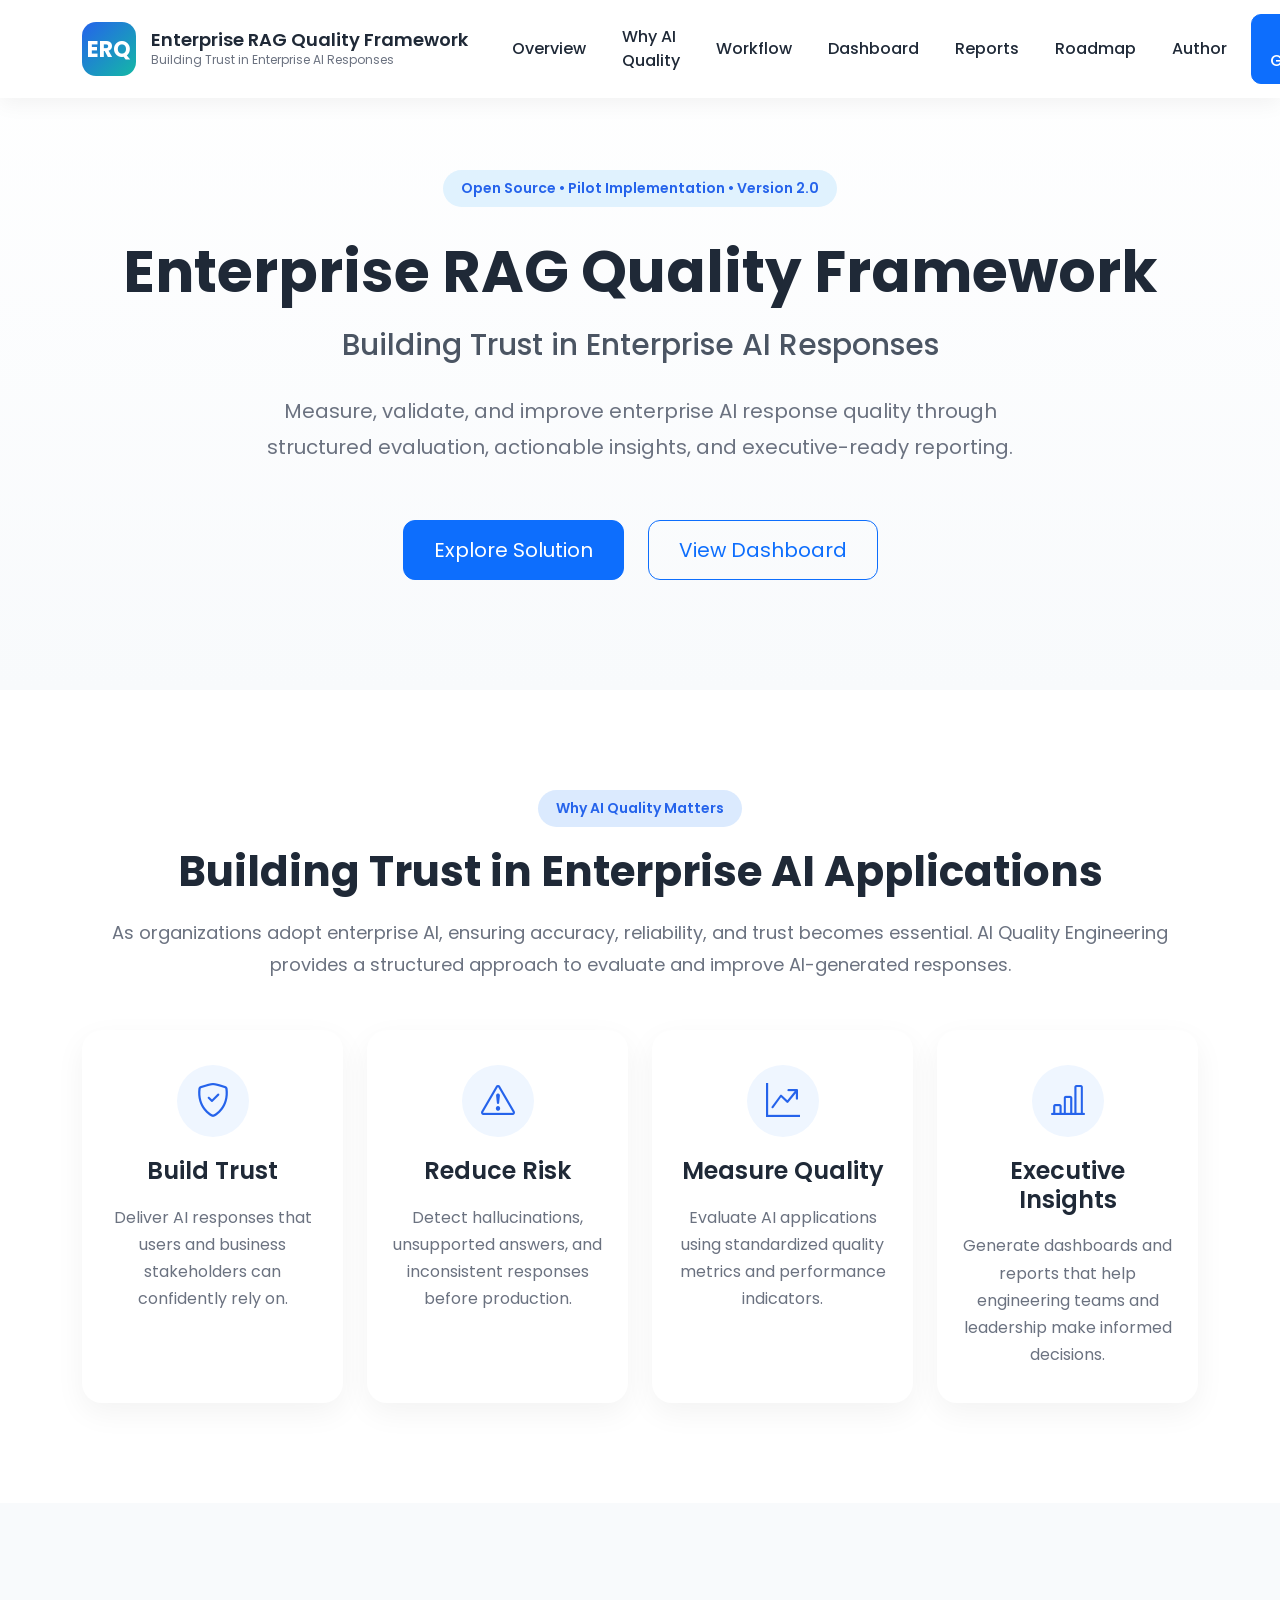
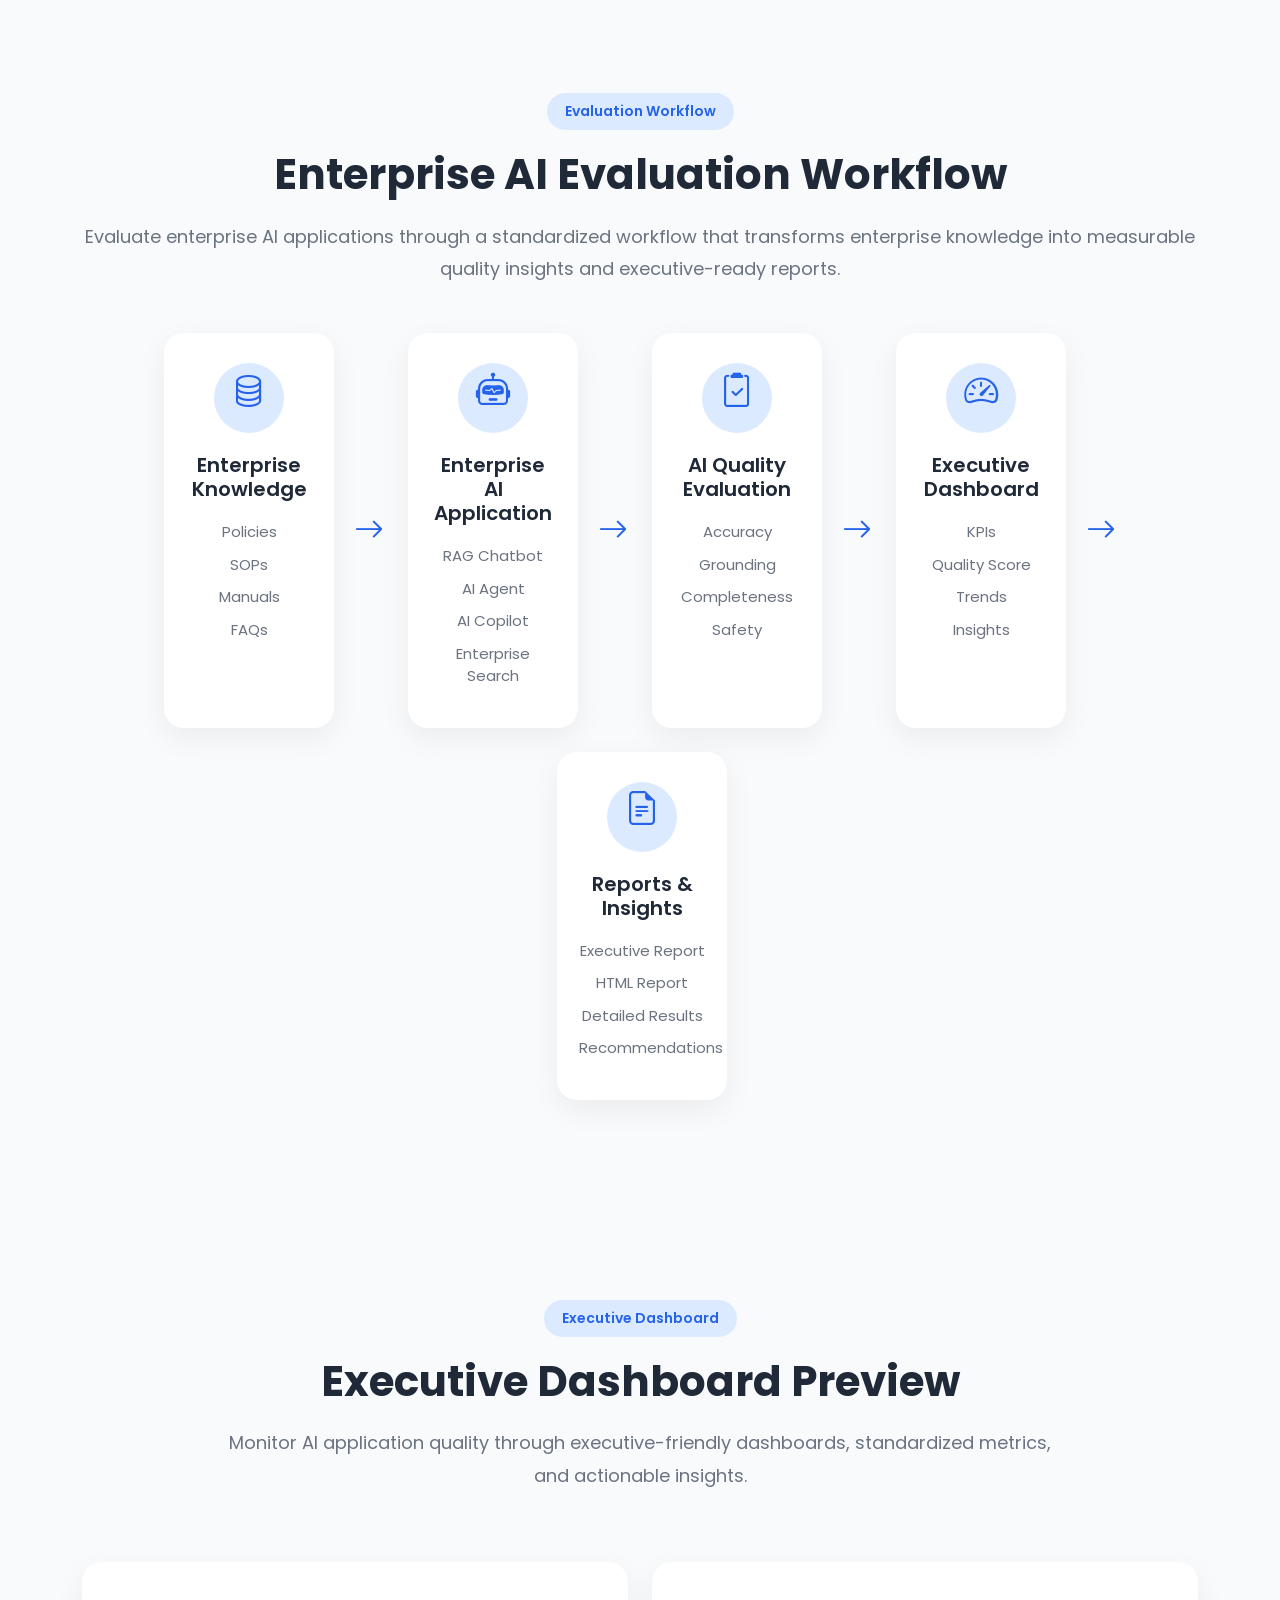
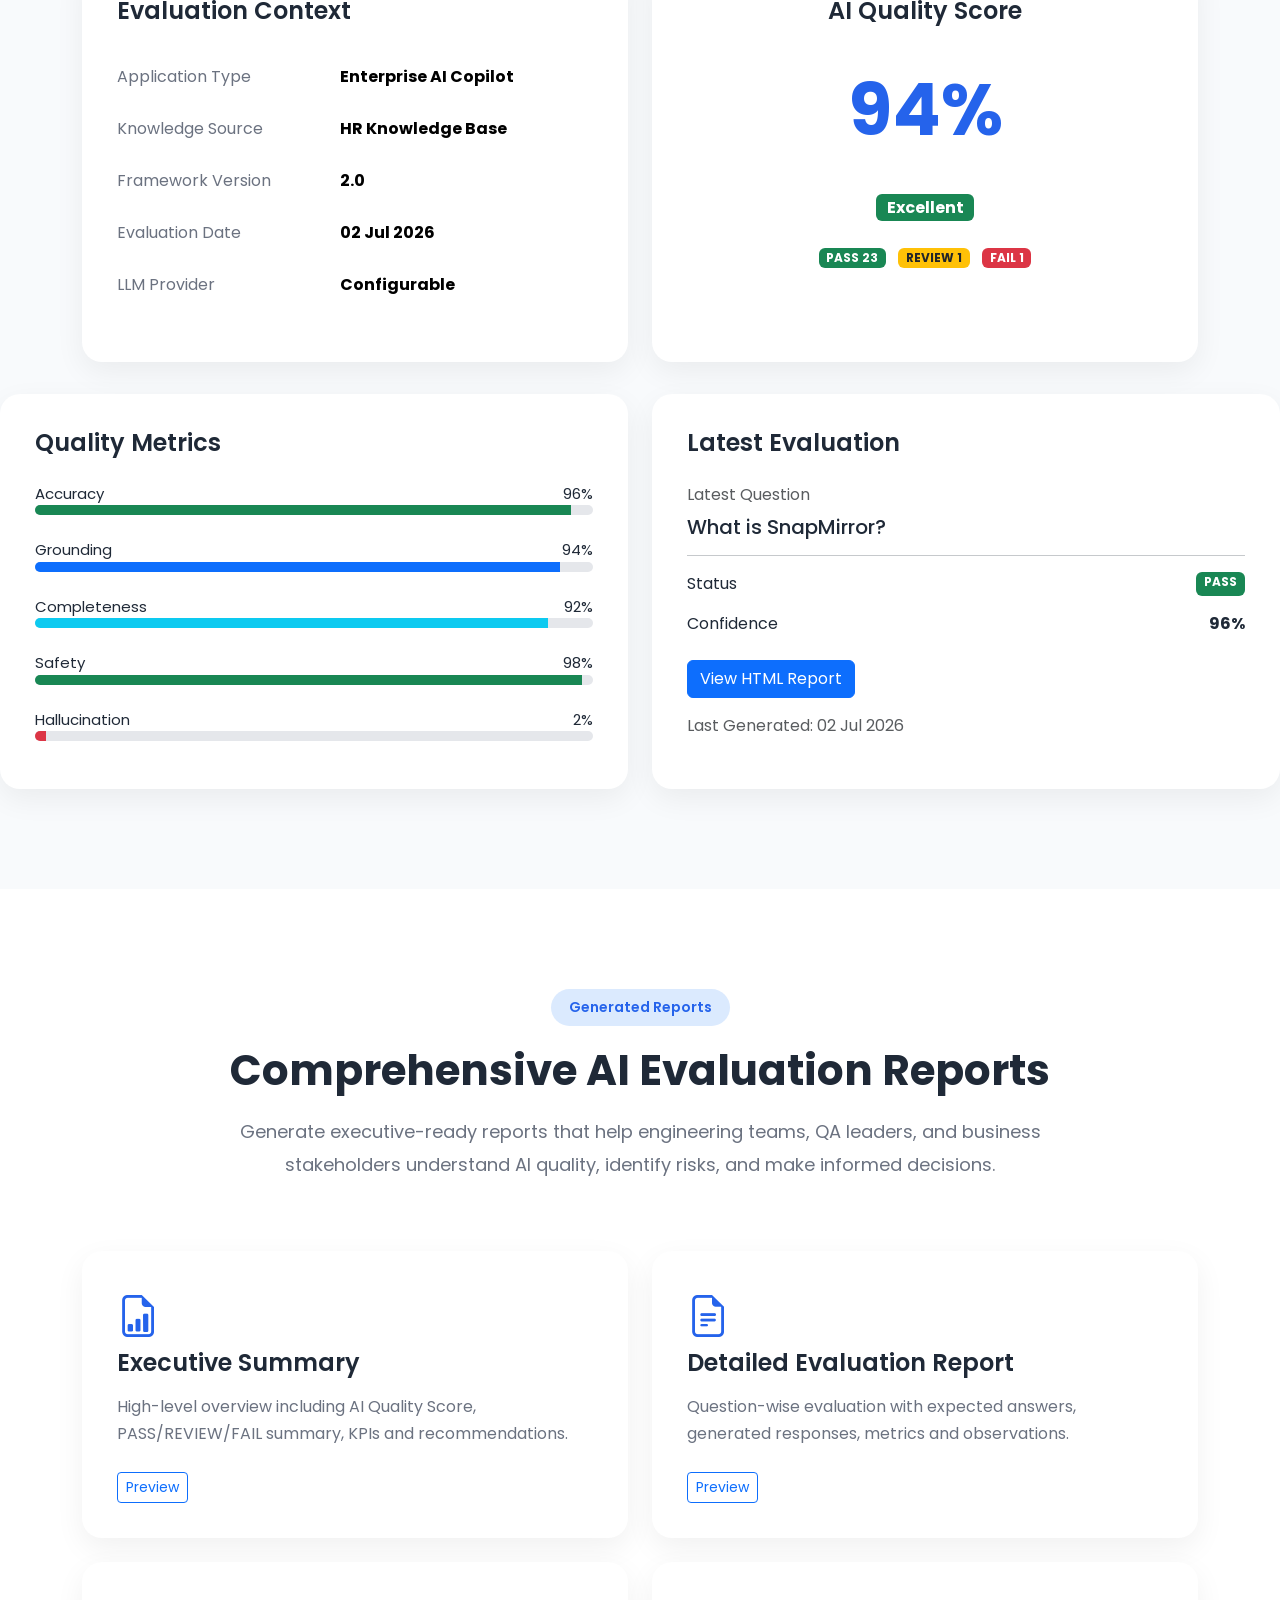
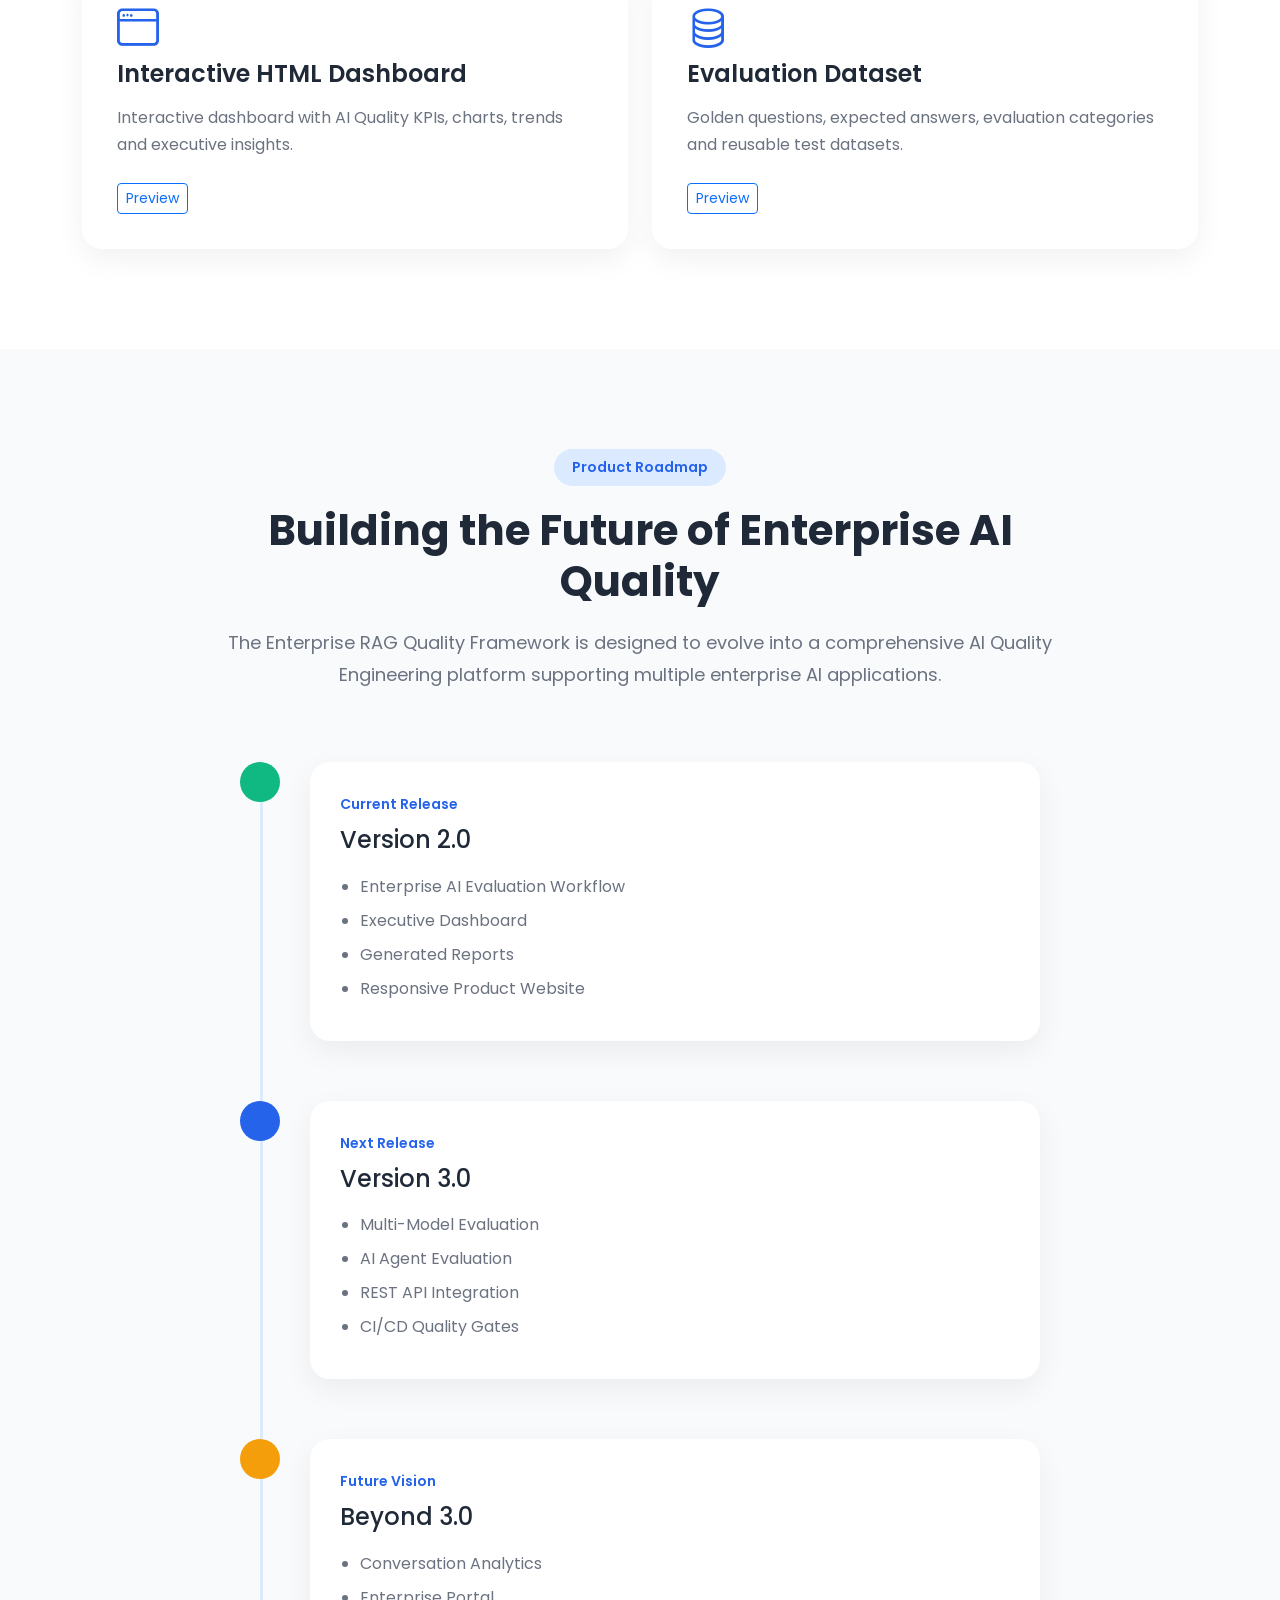
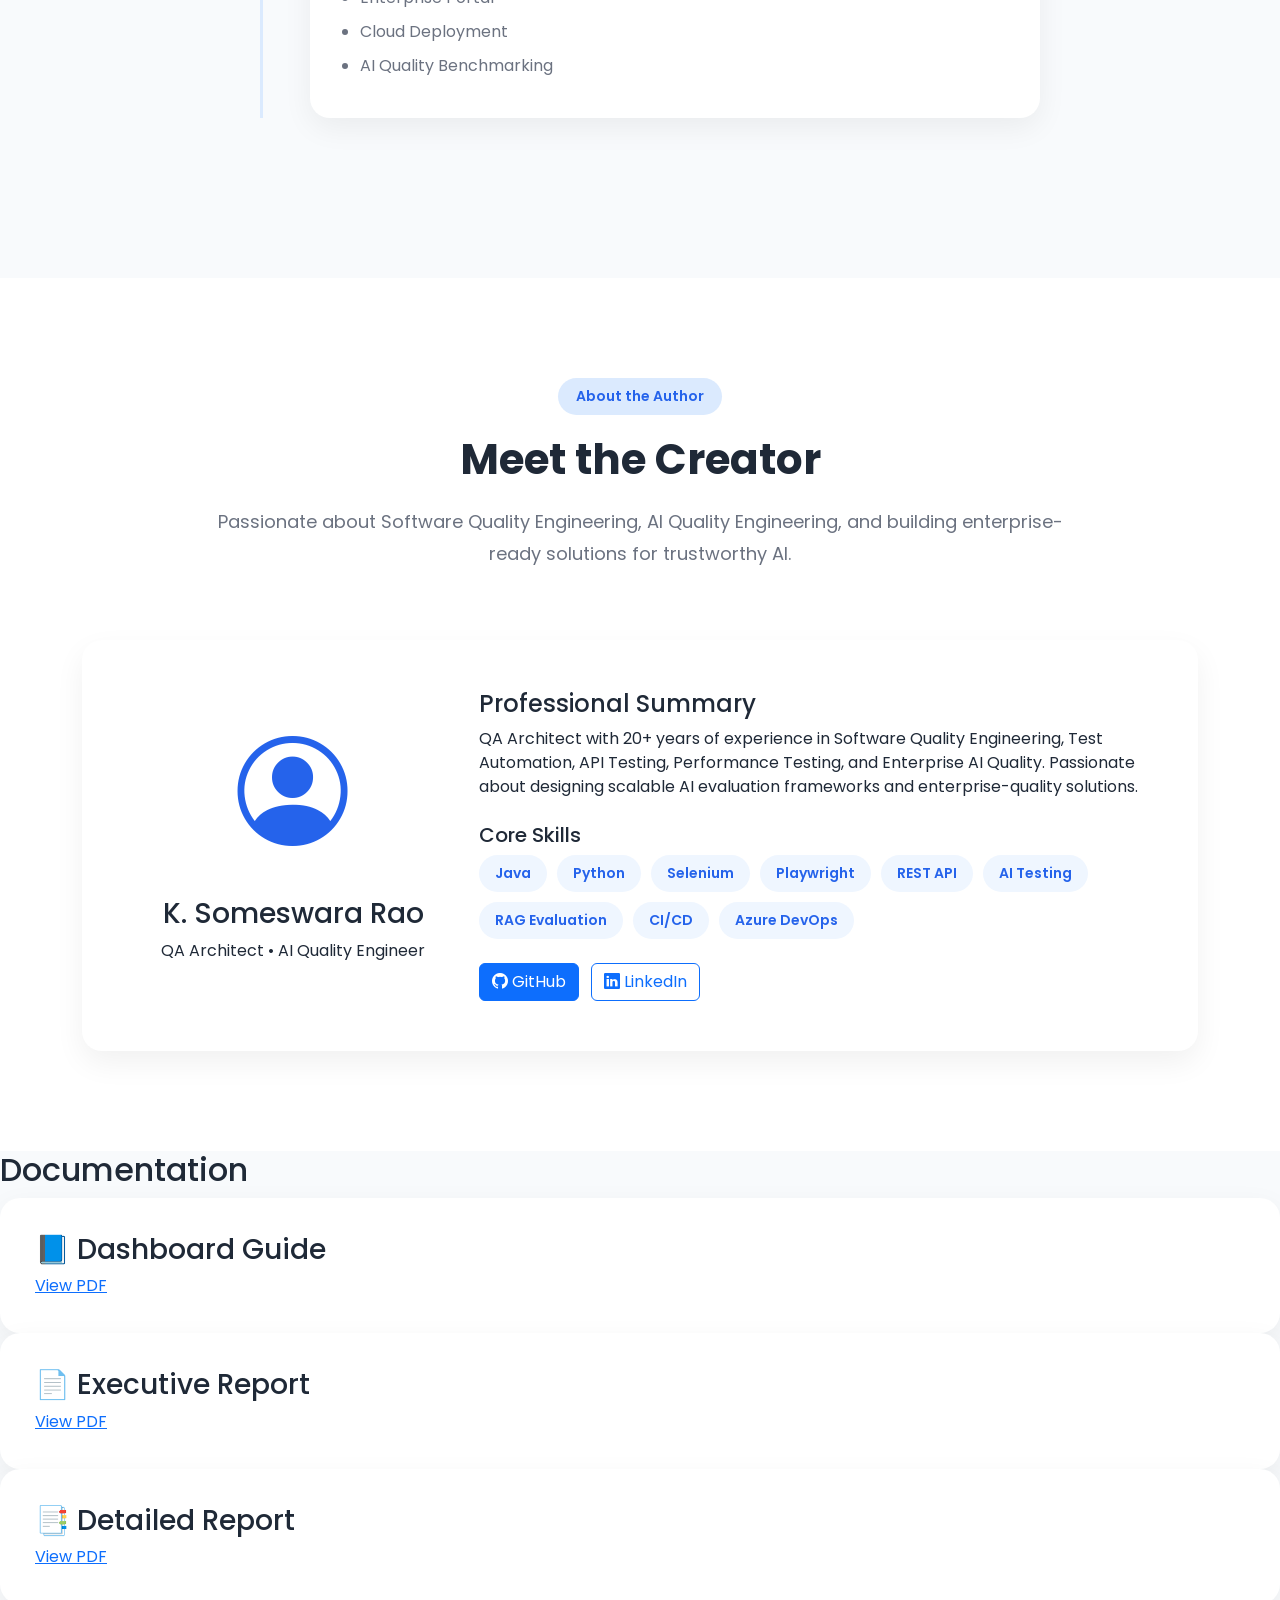
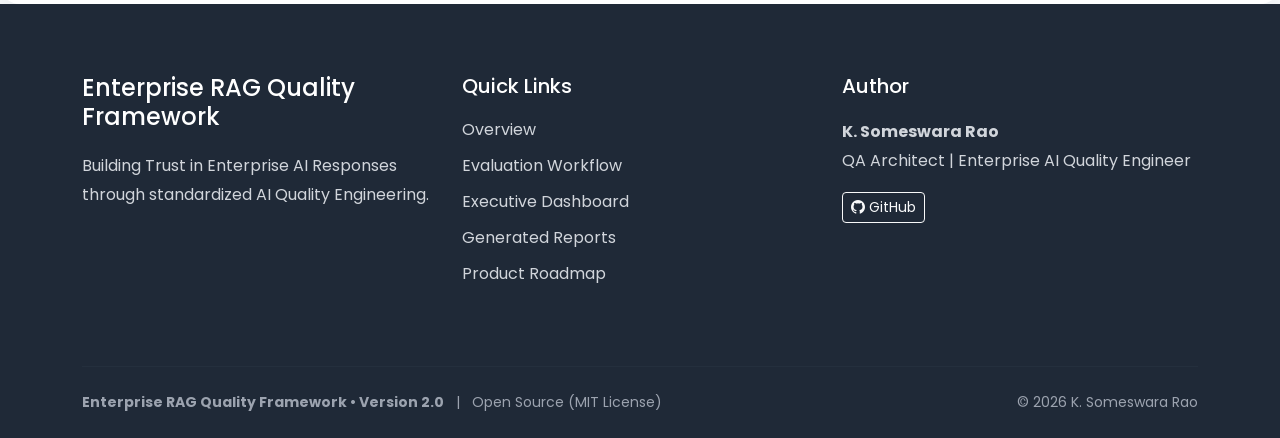
==== commit 12dfc4e8: "Enterprise AI Quality Framework Version 2.0" ====
--- a/website/index.html
+++ b/website/index.html
@@ -1256,6 +1256,59 @@
 
 </section>
 
+
+
+<section class="section">
+
+    <h2>Documentation</h2>
+
+    <div class="report-grid">
+
+        <div class="report-card">
+
+            <h3>📘 Dashboard Guide</h3>
+
+            <a href="docs/Enterprise-AI-Quality-Framework-v2.0-Dashboard.pdf"
+               target="_blank">
+
+               View PDF
+
+            </a>
+
+        </div>
+
+        <div class="report-card">
+
+            <h3>📄 Executive Report</h3>
+
+            <a href="docs/Enterprise-AI-Quality-Framework-v2.0-Executive-Report.pdf"
+               target="_blank">
+
+               View PDF
+
+            </a>
+
+        </div>
+
+        <div class="report-card">
+
+            <h3>📑 Detailed Report</h3>
+
+            <a href="docs/Enterprise-AI-Quality-Framework-v2.0-Detailed-Report.pdf"
+               target="_blank">
+
+               View PDF
+
+            </a>
+
+        </div>
+
+    </div>
+
+</section>
+
+
+
 <!-- ==========================================
 Footer
 ========================================== -->
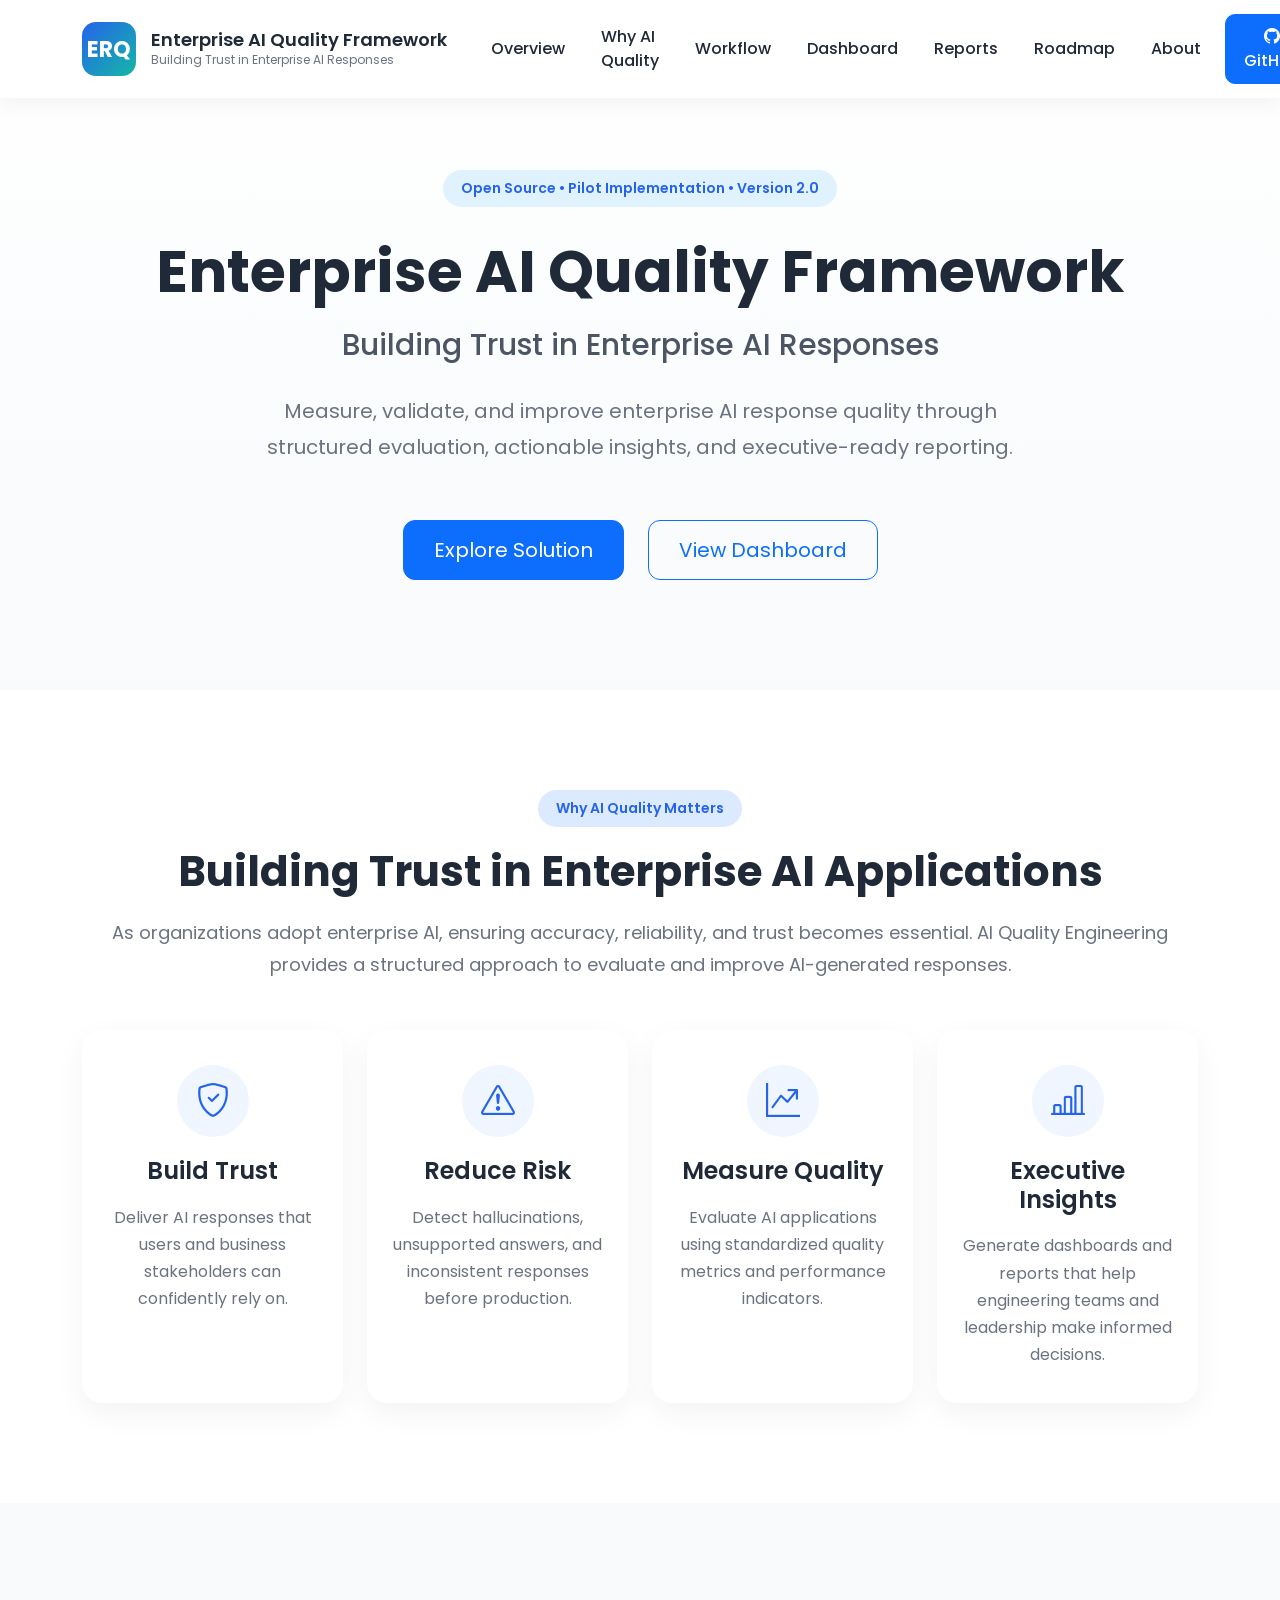
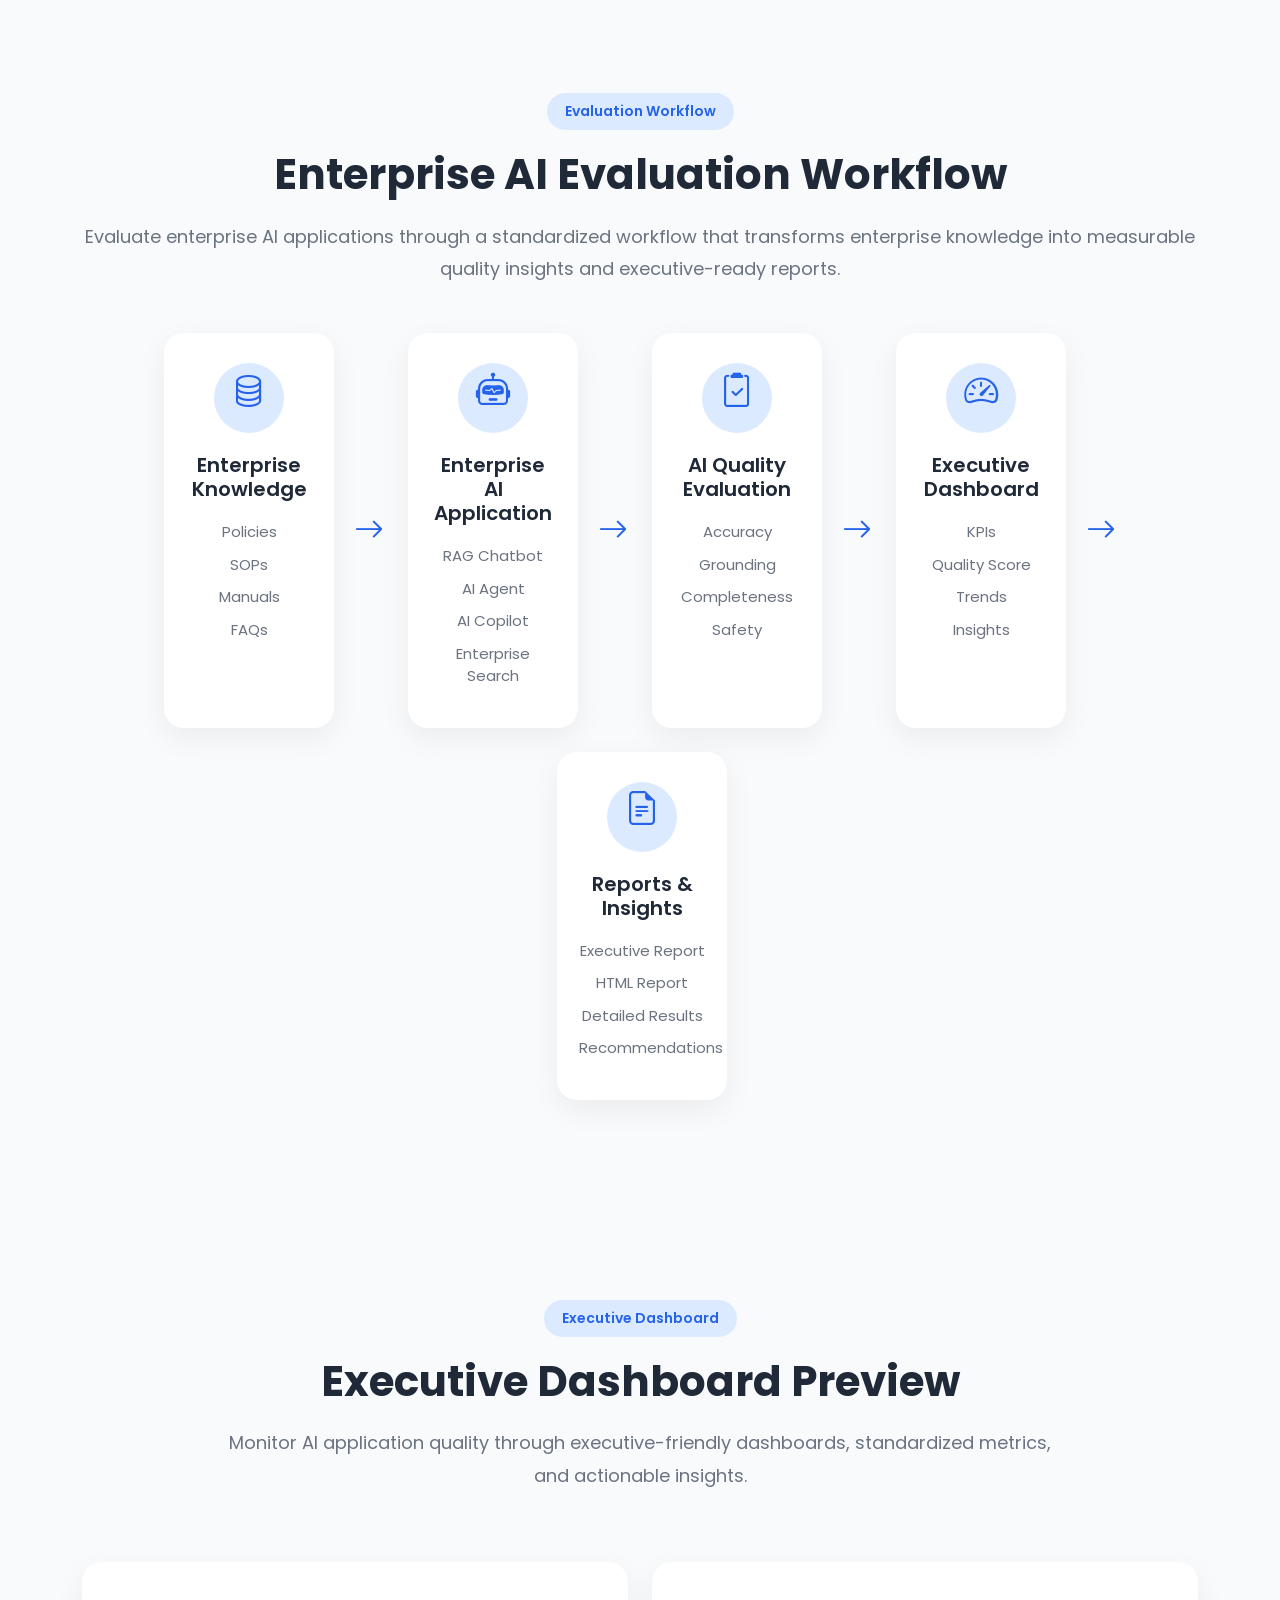
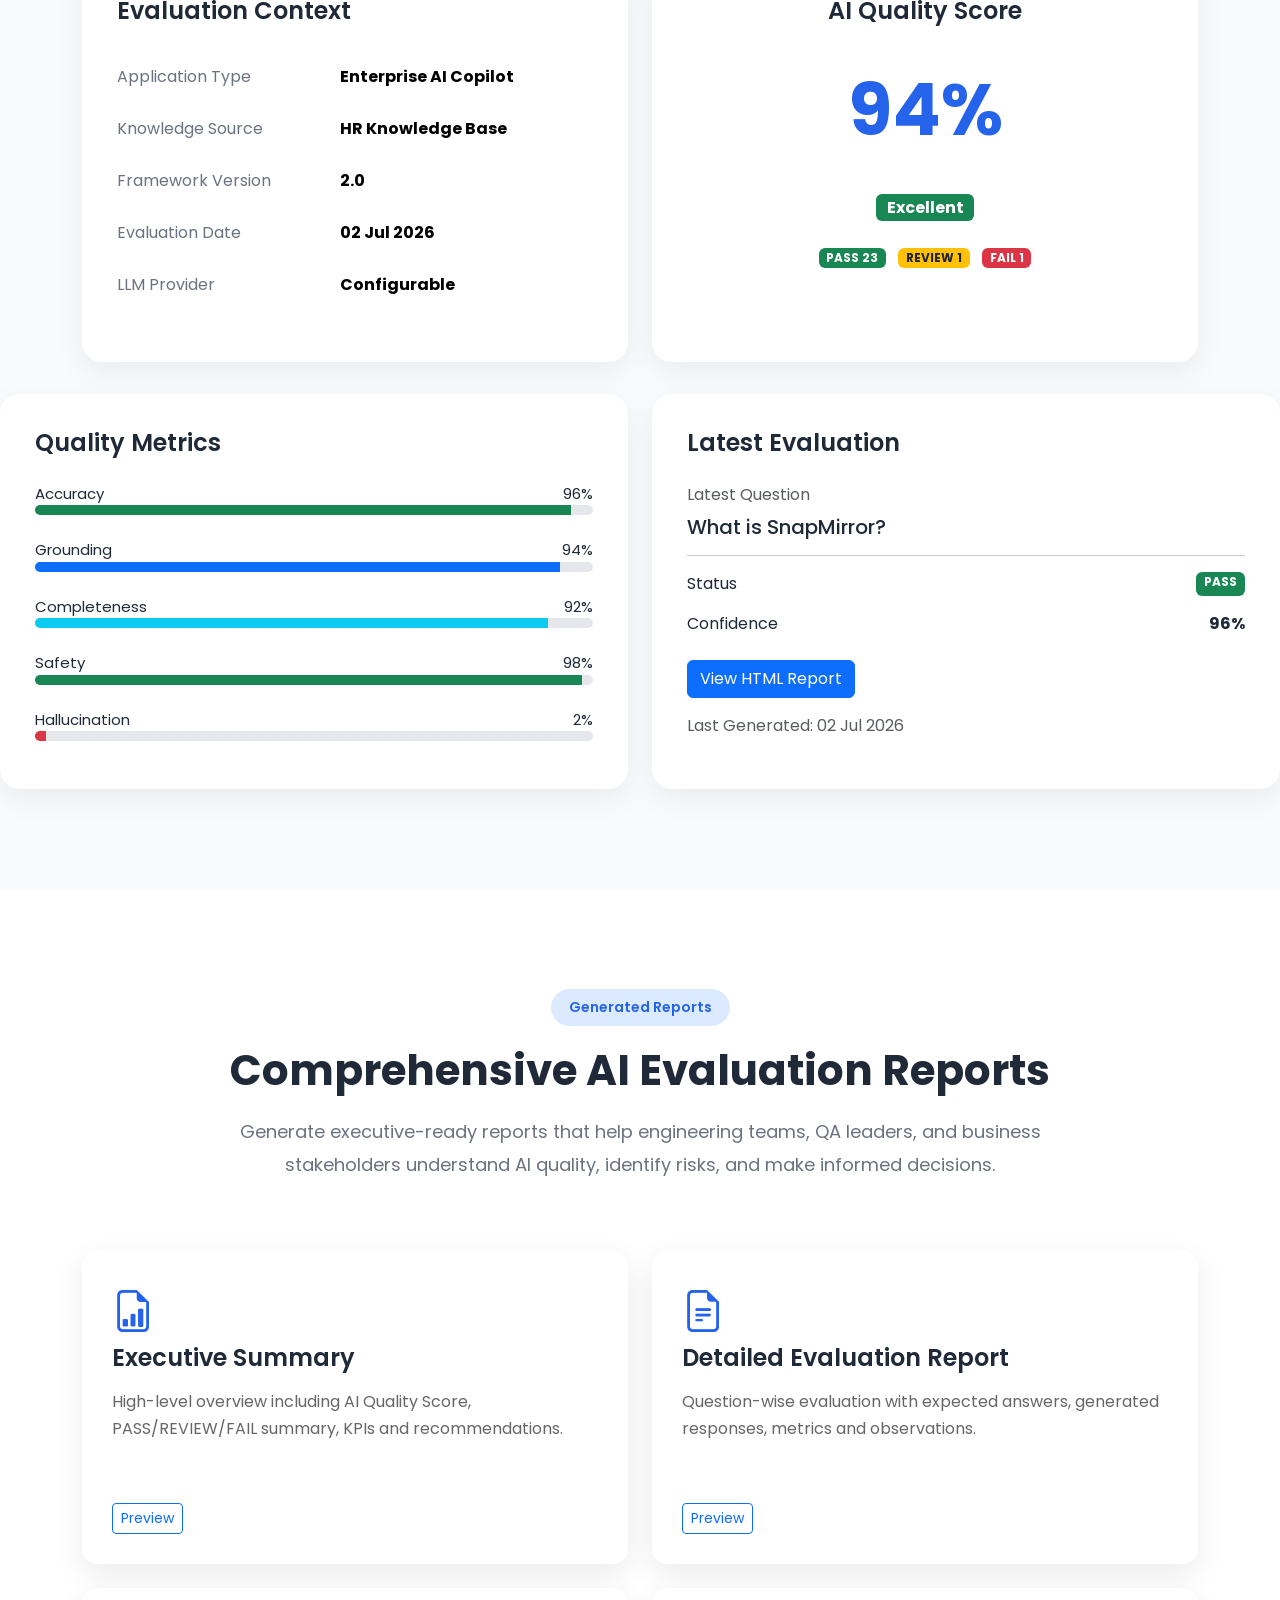
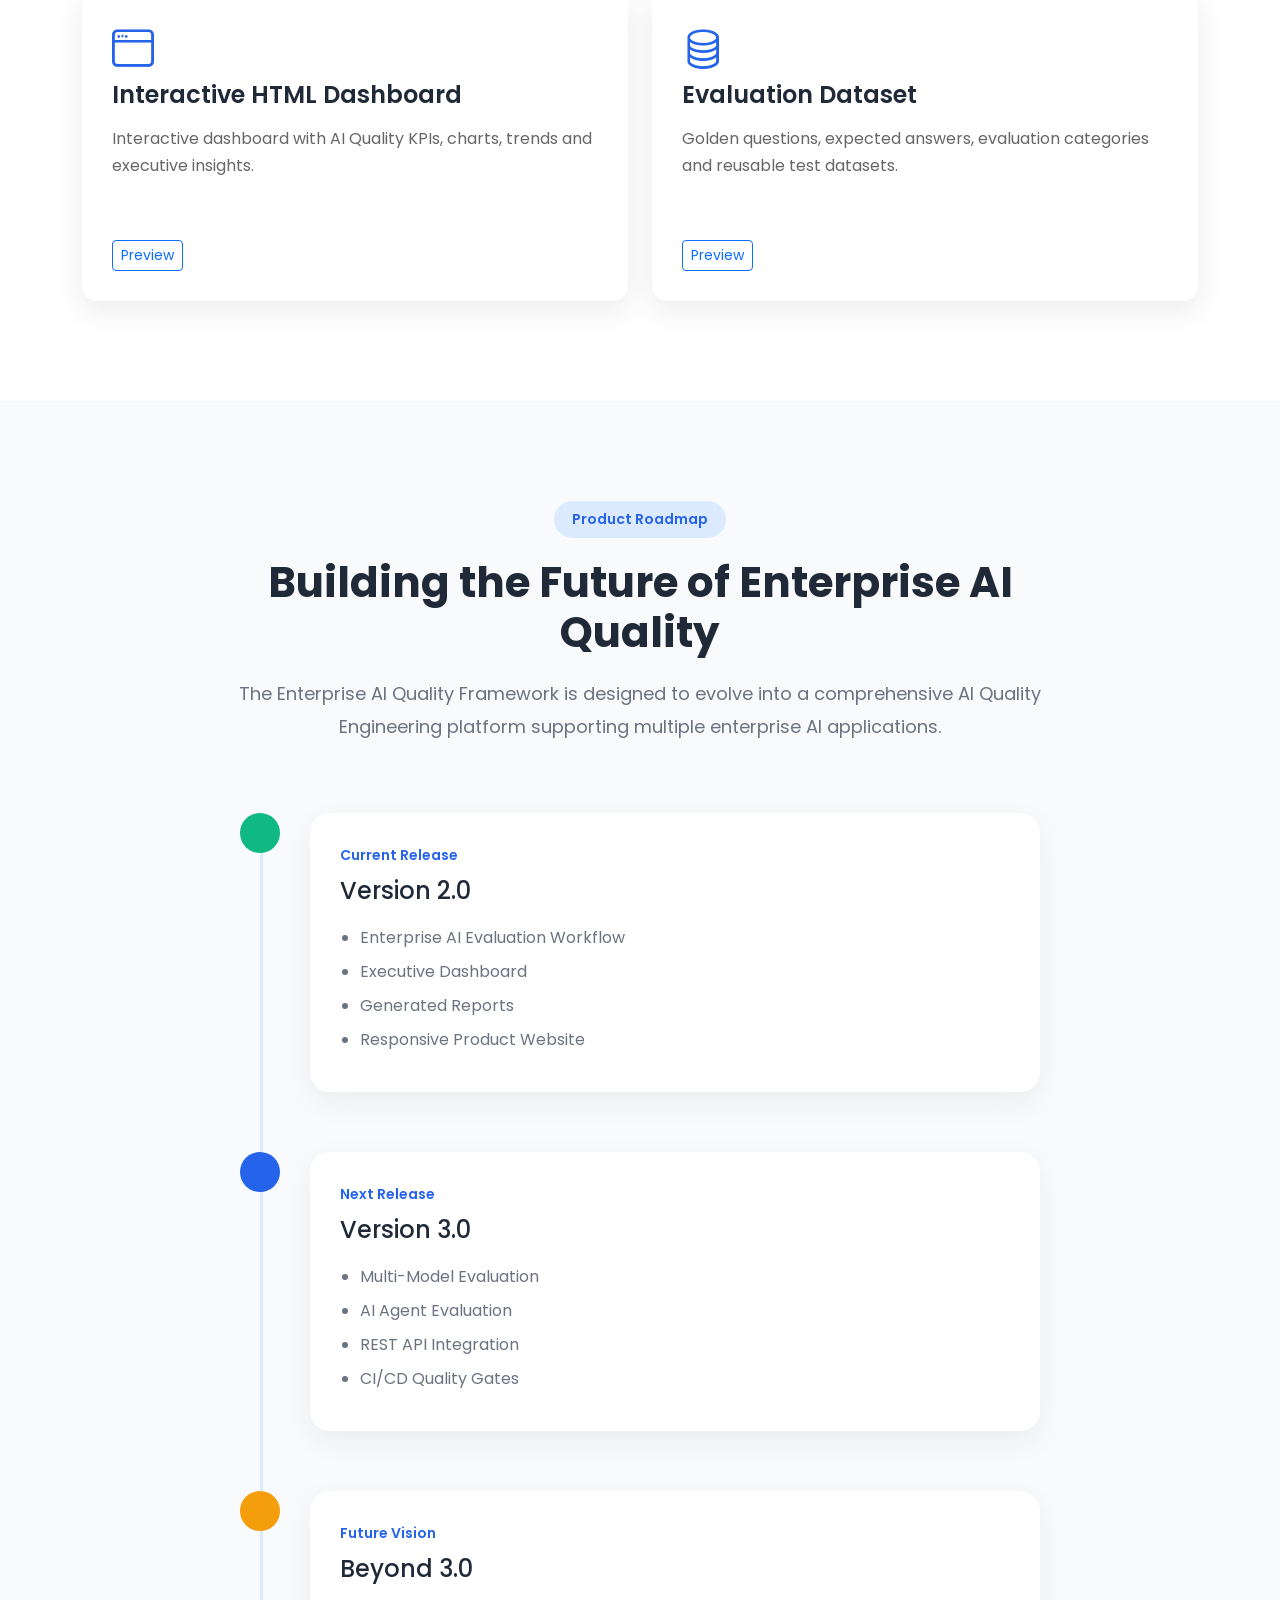
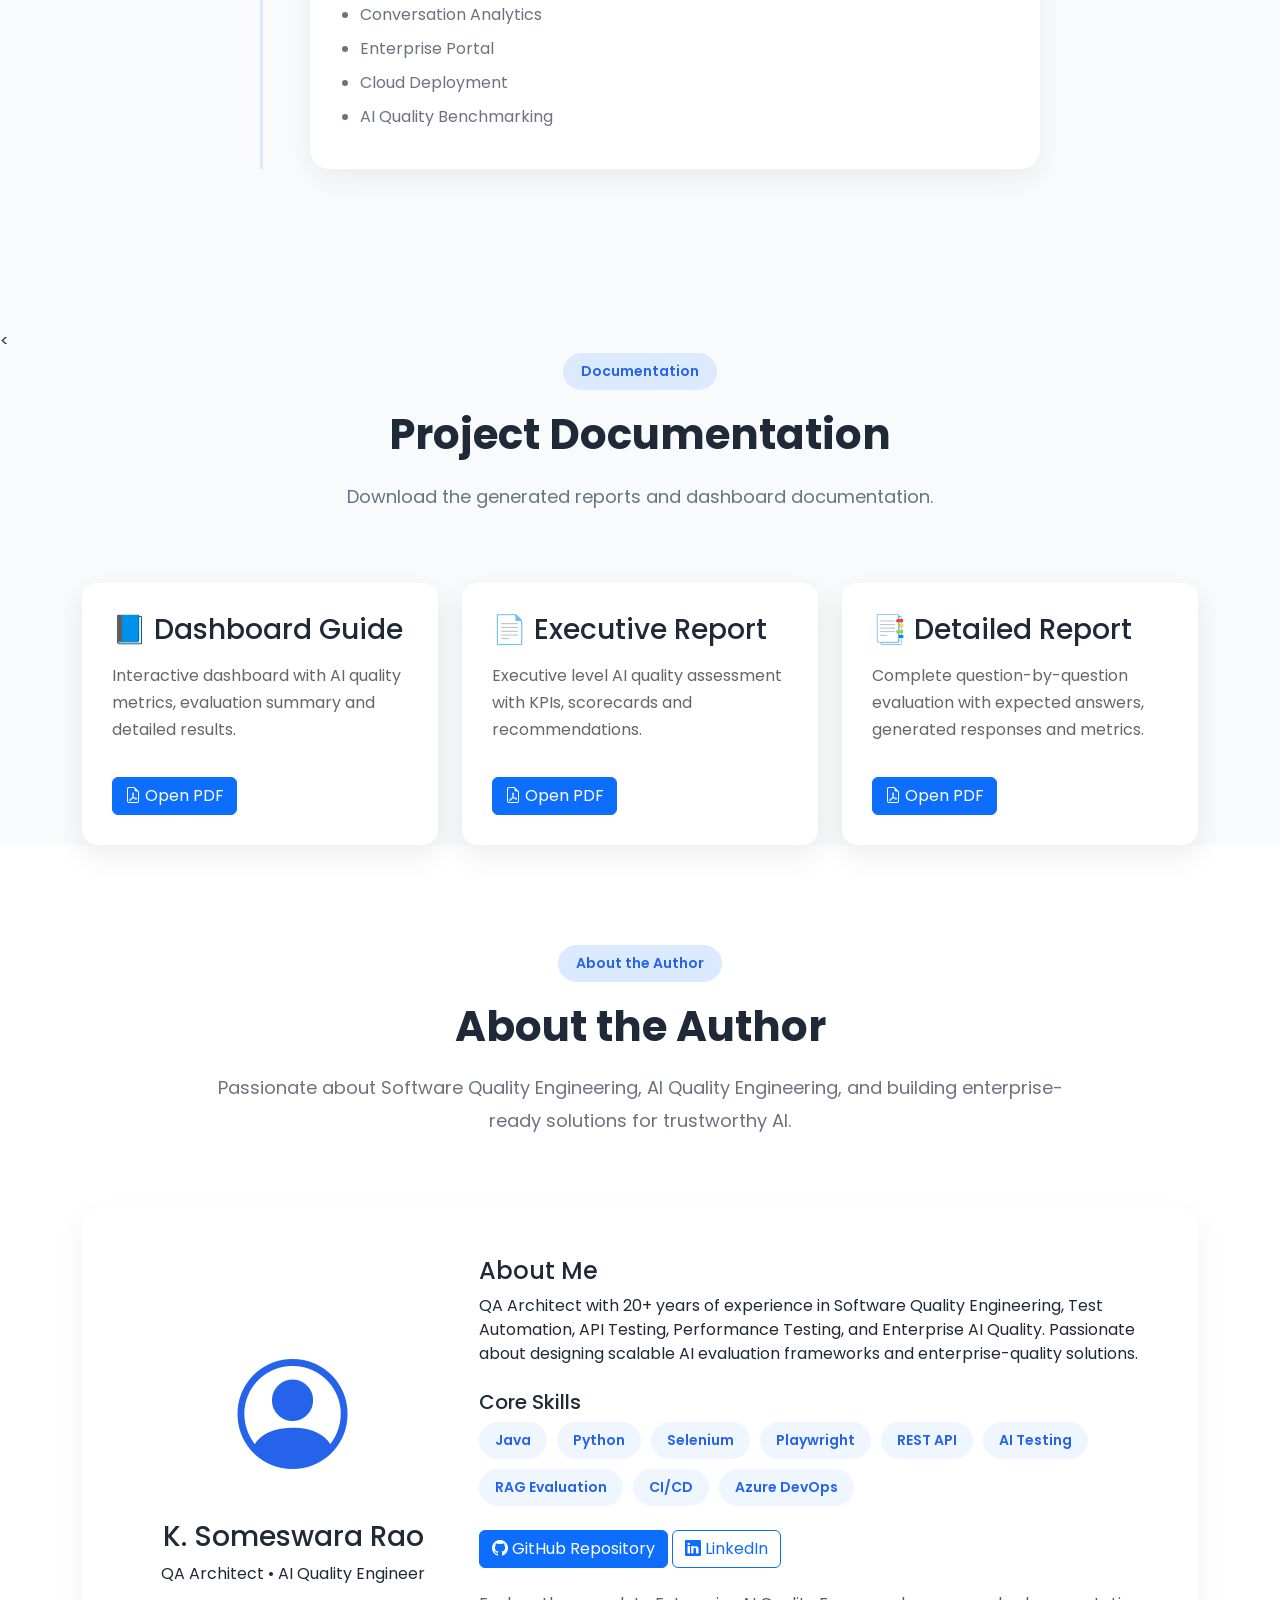
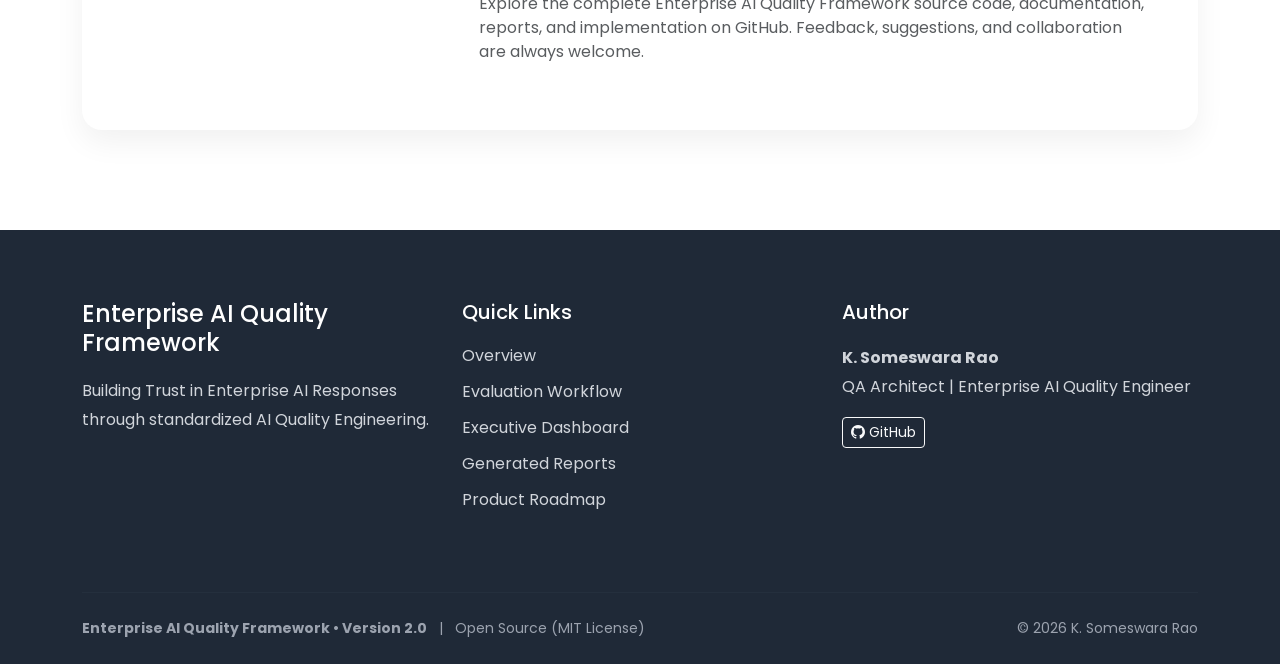
==== commit 3f584fd3: "Remove Python cache files and clean repository" ====
--- a/website/index.html
+++ b/website/index.html
@@ -9,7 +9,7 @@
           content="width=device-width, initial-scale=1.0">
 
     <title>
-        Enterprise RAG Quality Framework
+        Enterprise AI Quality Framework
     </title>
 
     <!-- Bootstrap -->
@@ -73,7 +73,7 @@
 
                 <span class="brand-title">
 
-                    Enterprise RAG Quality Framework
+                    Enterprise AI Quality Framework
 
                 </span>
 
@@ -134,7 +134,7 @@
                 </li>
 
                 <li class="nav-item">
-                    <a class="nav-link" href="#author">Author</a>
+                    <a class="nav-link" href="#author">About</a>
                 </li>
 
                 <li class="nav-item ms-lg-3">
@@ -181,7 +181,7 @@
 
             <h1>
 
-                Enterprise RAG Quality Framework
+                Enterprise AI Quality Framework
 
             </h1>
 
@@ -1040,7 +1040,7 @@
 
             <p class="section-description">
 
-                The Enterprise RAG Quality Framework is designed to evolve into
+                The Enterprise AI Quality Framework is designed to evolve into
                 a comprehensive AI Quality Engineering platform supporting
                 multiple enterprise AI applications.
 
@@ -1139,6 +1139,119 @@
 
 
 
+
+<<section class="section">
+
+    <div class="container">
+
+        <div class="section-header text-center">
+
+            <span class="section-badge">
+                Documentation
+            </span>
+
+            <h2 class="section-title">
+                Project Documentation
+            </h2>
+
+            <p class="section-description">
+                Download the generated reports and dashboard documentation.
+            </p>
+
+        </div>
+
+        <div class="row g-4">
+
+            <!-- Dashboard -->
+
+            <div class="col-md-4">
+
+                <div class="report-card h-100">
+
+                    <h3>📘 Dashboard Guide</h3>
+
+                    <p>
+                        Interactive dashboard with AI quality metrics,
+                        evaluation summary and detailed results.
+                    </p>
+
+                    <a href="docs/Enterprise-AI-Quality-Framework-v2.0-Dashboard.pdf"
+                       target="_blank"
+                       class="btn btn-primary">
+
+                        <i class="bi bi-file-earmark-pdf"></i>
+
+                        Open PDF
+
+                    </a>
+
+                </div>
+
+            </div>
+
+            <!-- Executive -->
+
+            <div class="col-md-4">
+
+                <div class="report-card h-100">
+
+                    <h3>📄 Executive Report</h3>
+
+                    <p>
+                        Executive level AI quality assessment with KPIs,
+                        scorecards and recommendations.
+                    </p>
+
+                    <a href="docs/Enterprise-AI-Quality-Framework-v2.0-Executive-Report.pdf"
+                       target="_blank"
+                       class="btn btn-primary">
+
+                        <i class="bi bi-file-earmark-pdf"></i>
+
+                        Open PDF
+
+                    </a>
+
+                </div>
+
+            </div>
+
+            <!-- Detailed -->
+
+            <div class="col-md-4">
+
+                <div class="report-card h-100">
+
+                    <h3>📑 Detailed Report</h3>
+
+                    <p>
+                        Complete question-by-question evaluation with
+                        expected answers, generated responses and metrics.
+                    </p>
+
+                    <a href="docs/Enterprise-AI-Quality-Framework-v2.0-Detailed-Report.pdf"
+                       target="_blank"
+                       class="btn btn-primary">
+
+                        <i class="bi bi-file-earmark-pdf"></i>
+
+                        Open PDF
+
+                    </a>
+
+                </div>
+
+            </div>
+
+        </div>
+
+    </div>
+
+</section>
+
+
+
+
 <!-- ==========================================
 About the Author
 ========================================== -->
@@ -1157,7 +1270,7 @@
 
             <h2 class="section-title">
 
-                Meet the Creator
+                About the Author
 
             </h2>
 
@@ -1194,7 +1307,7 @@
 
                 <div class="col-lg-8">
 
-                    <h4>Professional Summary</h4>
+                    <h4>About Me</h4>
 
                     <p>
 
@@ -1223,28 +1336,38 @@
 
                     <div class="mt-4">
 
-                        <a href="https://github.com/someswark"
-                           target="_blank"
-                           class="btn btn-primary">
-
-                            <i class="bi bi-github"></i>
-
-                            GitHub
-
-                        </a>
+						<a href="https://github.com/someswark/rag-quality-framework"
+						   target="_blank"
+						   class="btn btn-primary">
+
+							<i class="bi bi-github"></i>
+
+							GitHub Repository
+
+						</a>
 
                         <!-- Replace with your LinkedIn URL -->
 
-                        <a href="#"
-                           class="btn btn-outline-primary ms-2">
-
-                            <i class="bi bi-linkedin"></i>
-
-                            LinkedIn
-
-                        </a>
-
-                    </div>
+					  <a href="https://www.linkedin.com/in/ksomeswararao"
+						   target="_blank"
+						   class="btn btn-outline-primary">
+
+							<i class="bi bi-linkedin"></i>
+
+							LinkedIn
+
+						</a>
+
+
+                    </div>
+					
+					<p class="mt-4 text-muted">
+
+Explore the complete Enterprise AI Quality Framework source code,
+documentation, reports, and implementation on GitHub.
+Feedback, suggestions, and collaboration are always welcome.
+
+</p>
 
                 </div>
 
@@ -1258,54 +1381,7 @@
 
 
 
-<section class="section">
-
-    <h2>Documentation</h2>
-
-    <div class="report-grid">
-
-        <div class="report-card">
-
-            <h3>📘 Dashboard Guide</h3>
-
-            <a href="docs/Enterprise-AI-Quality-Framework-v2.0-Dashboard.pdf"
-               target="_blank">
-
-               View PDF
-
-            </a>
-
-        </div>
-
-        <div class="report-card">
-
-            <h3>📄 Executive Report</h3>
-
-            <a href="docs/Enterprise-AI-Quality-Framework-v2.0-Executive-Report.pdf"
-               target="_blank">
-
-               View PDF
-
-            </a>
-
-        </div>
-
-        <div class="report-card">
-
-            <h3>📑 Detailed Report</h3>
-
-            <a href="docs/Enterprise-AI-Quality-Framework-v2.0-Detailed-Report.pdf"
-               target="_blank">
-
-               View PDF
-
-            </a>
-
-        </div>
-
-    </div>
-
-</section>
+
 
 
 
@@ -1323,7 +1399,7 @@
 
             <div class="col-lg-4 mb-4">
 
-                <h4>Enterprise RAG Quality Framework</h4>
+                <h4>Enterprise AI Quality Framework</h4>
 
                 <p>
 
@@ -1390,7 +1466,7 @@
 
             <div>
 
-                <strong>Enterprise RAG Quality Framework • Version 2.0</strong>
+                <strong>Enterprise AI Quality Framework • Version 2.0</strong>
 
                 &nbsp; | &nbsp;
 
--- a/website/assets/css/style.css
+++ b/website/assets/css/style.css
@@ -1042,4 +1042,40 @@
 
     font-size:15px;
 
+}.report-card{
+
+    background:#ffffff;
+
+    border-radius:15px;
+
+    padding:30px;
+
+    height:100%;
+
+    box-shadow:0 10px 30px rgba(0,0,0,.08);
+
+    transition:.3s;
+
+}
+
+.report-card:hover{
+
+    transform:translateY(-6px);
+
+    box-shadow:0 15px 35px rgba(0,0,0,.12);
+
+}
+
+.report-card h3{
+
+    margin-bottom:15px;
+
+}
+
+.report-card p{
+
+    min-height:90px;
+
+    color:#666;
+
 }
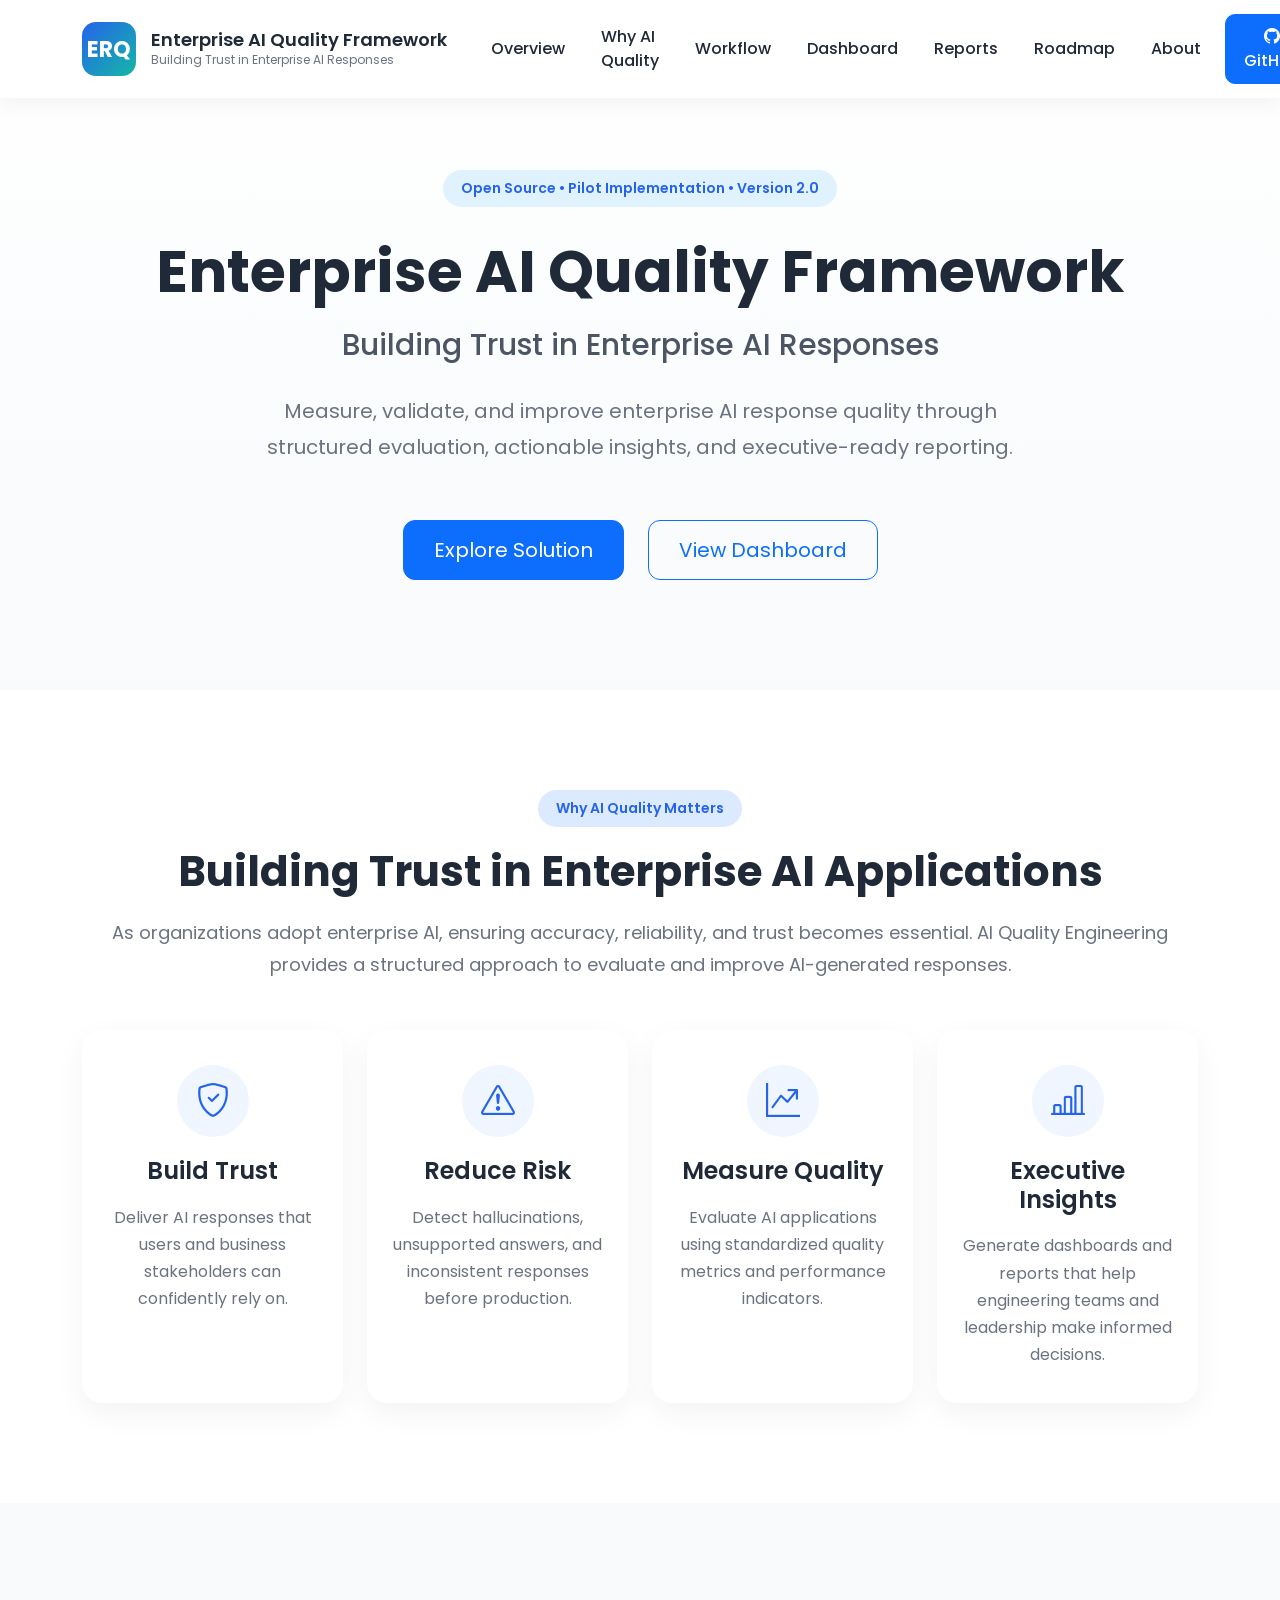
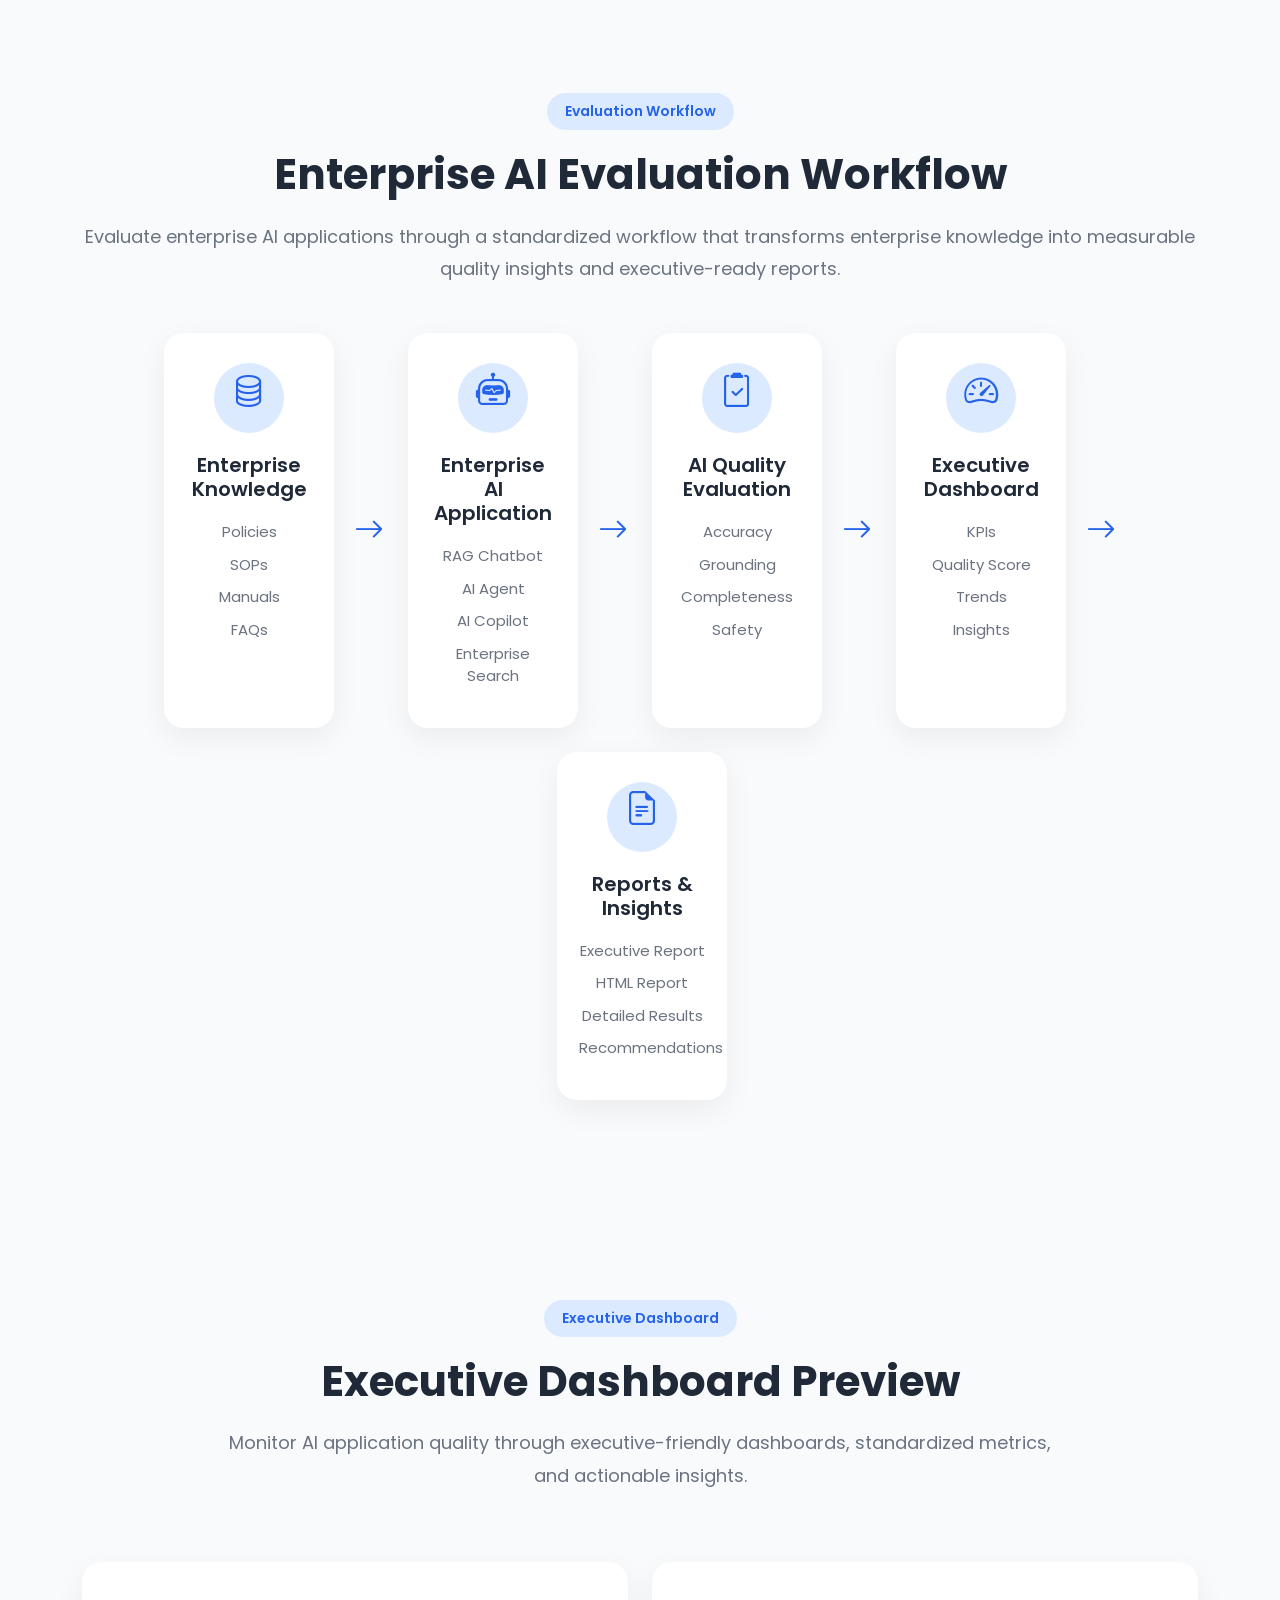
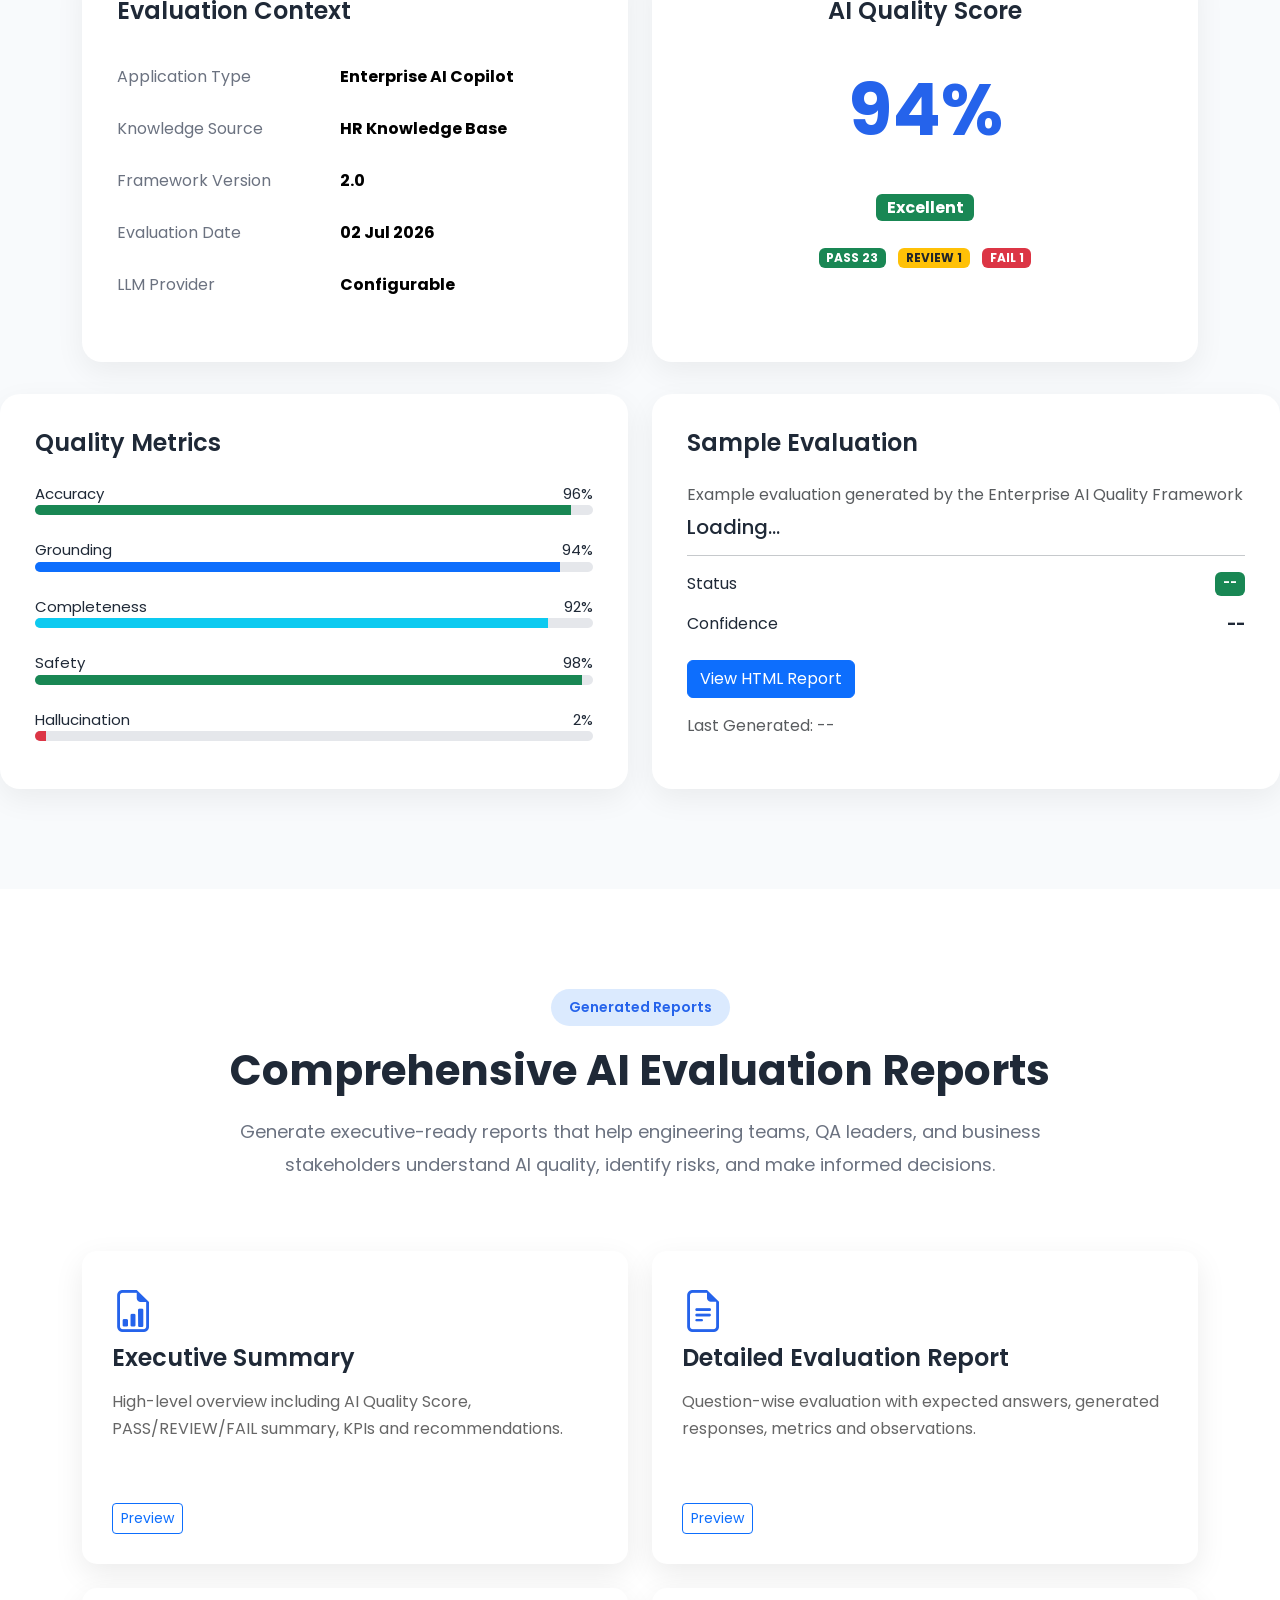
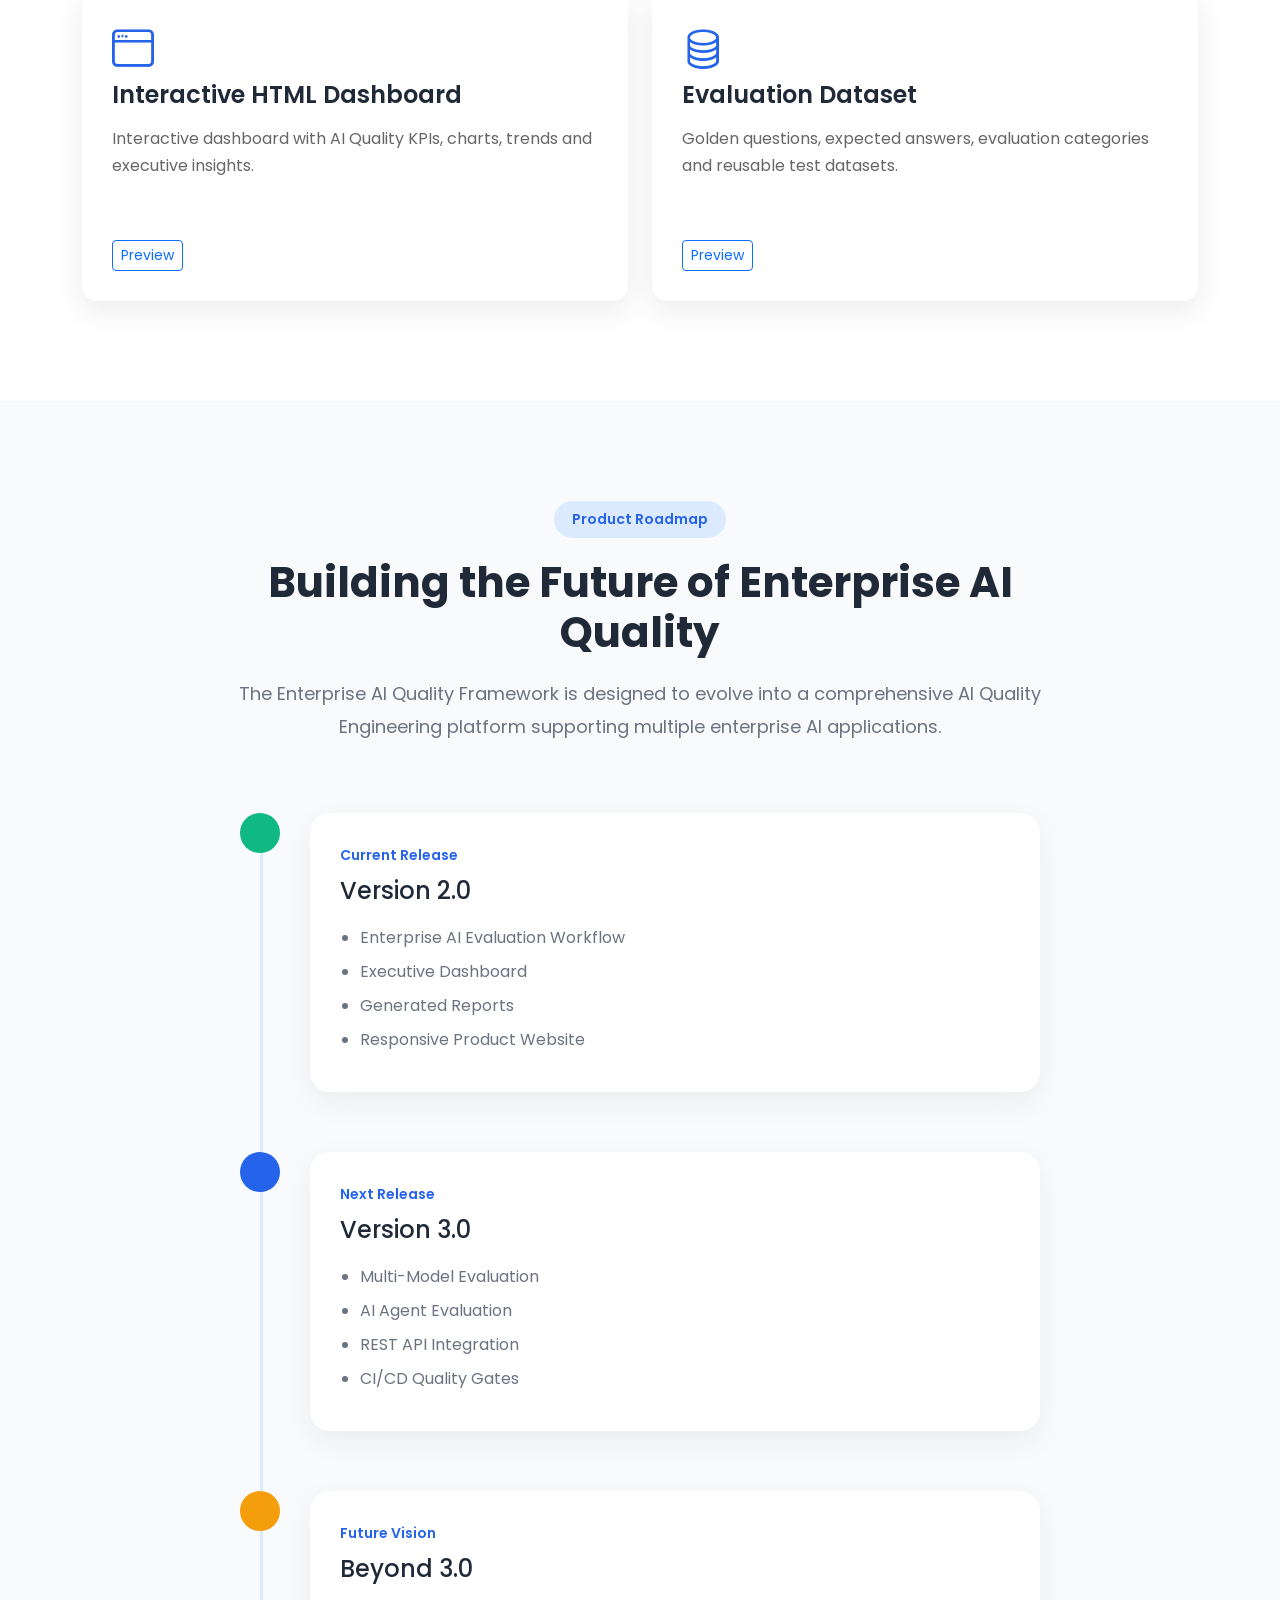
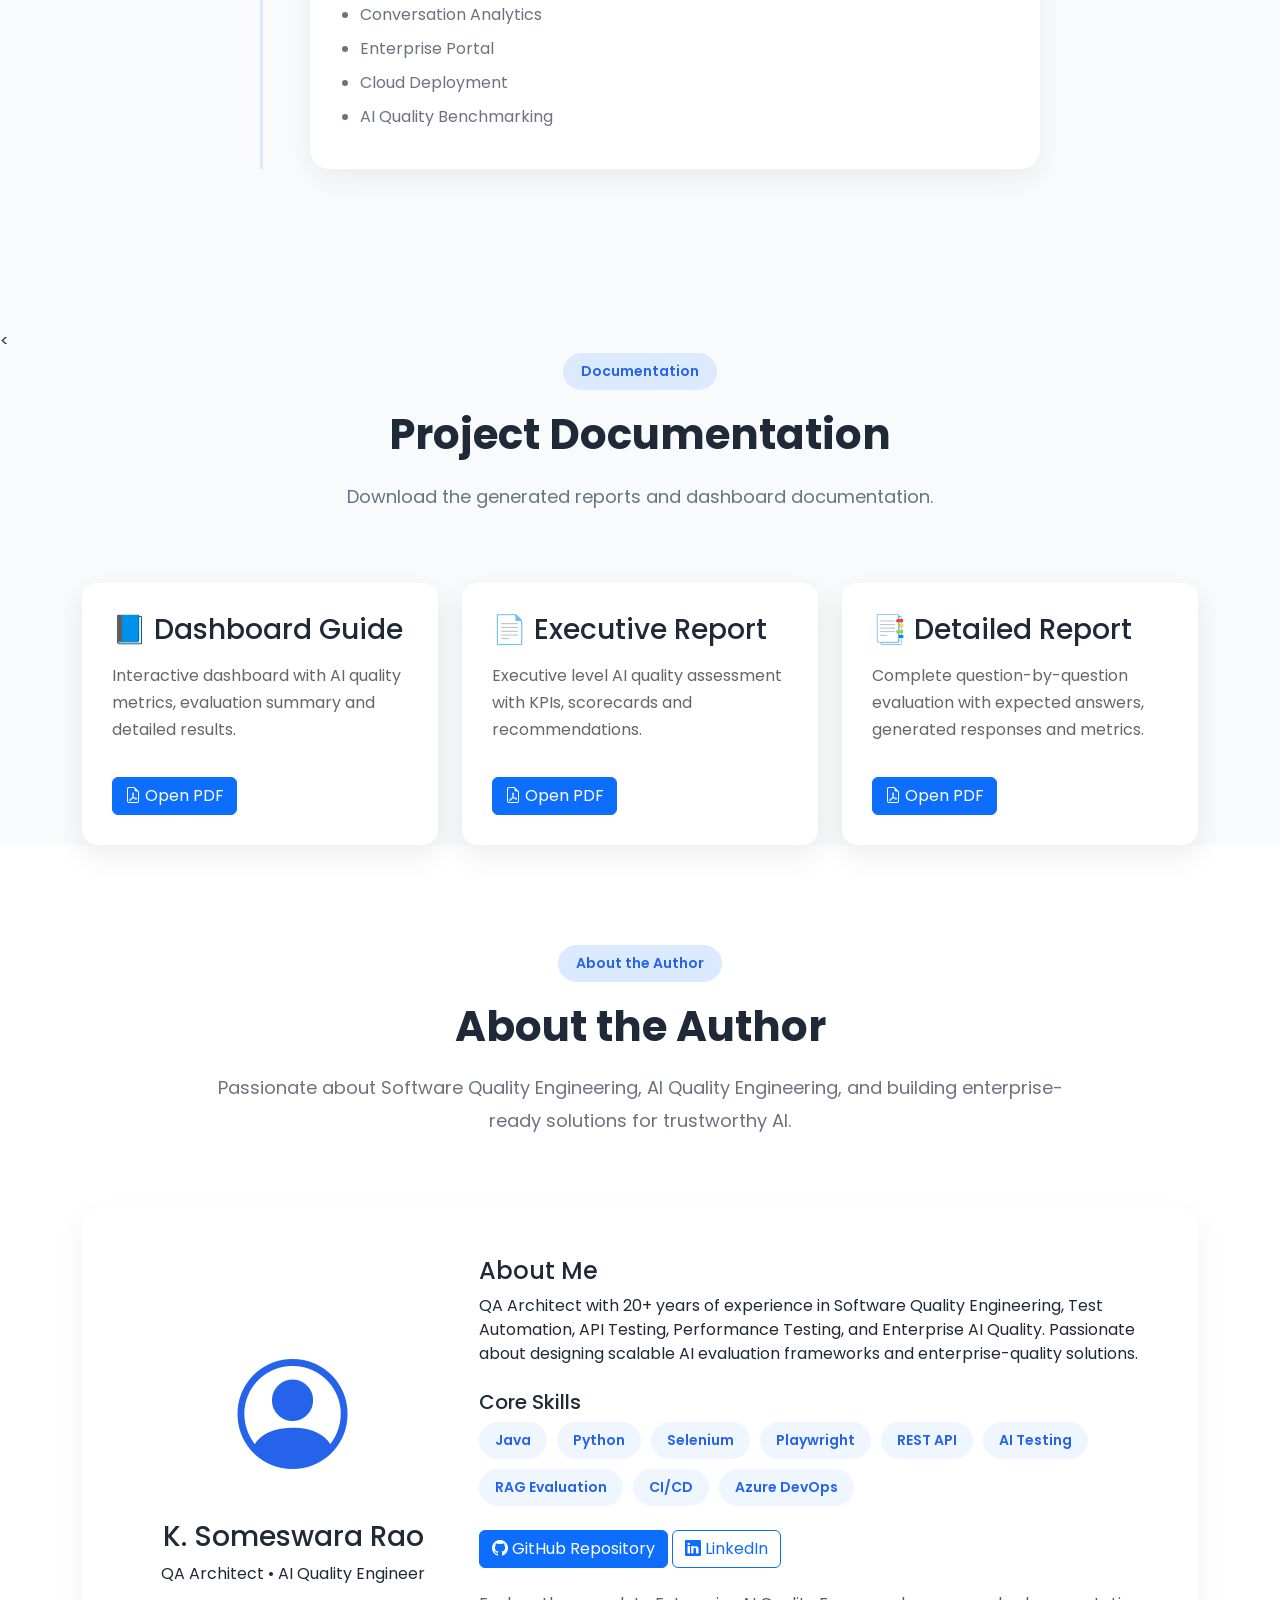
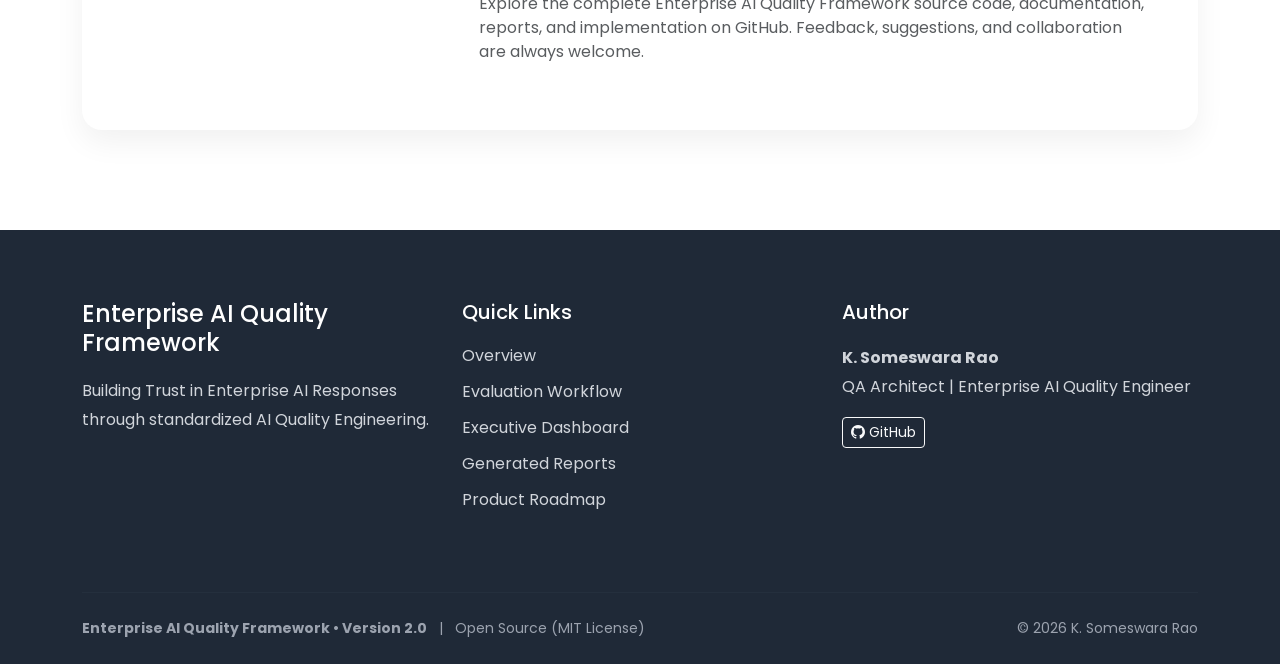
==== commit 60d789a1: "Version 2.1.1 - Introduced metric engine with accuracy evaluation" ====
--- a/website/index.html
+++ b/website/index.html
@@ -813,75 +813,76 @@
 
     </div>
 
-    <!-- Latest Evaluation -->
-
-    <div class="col-lg-6">
-
-        <div class="dashboard-card">
-
-            <h4>Latest Evaluation</h4>
-
-            <p class="text-muted mb-2">
-
-                Latest Question
-
-            </p>
-
-            <h5 id="latest-question">
-
-                What is SnapMirror?
-
-            </h5>
-
-            <hr>
-
-            <div class="d-flex justify-content-between">
-
-                <span>Status</span>
-
-                <span id="latest-status"
-                      class="badge bg-success">
-
-                    PASS
-
-                </span>
-
-            </div>
-
-            <div class="d-flex justify-content-between mt-3">
-
-                <span>Confidence</span>
-
-                <strong id="latest-confidence">
-
-                    96%
-
-                </strong>
-
-            </div>
-
-<a id="report-link"
-   href="#"
-   class="btn btn-primary mt-4"
-   target="_blank">
-
-    View HTML Report
-
-</a>
-<p class="text-muted mt-3">
-
-    Last Generated:
-    <span id="report-generated-date">
-
-        02 Jul 2026
-
-    </span>
-
-</p>
-
-        </div>
+<!-- Sample Evaluation -->
+
+<div class="col-lg-6">
+
+    <div class="dashboard-card">
+
+        <h4>Sample Evaluation</h4>
+
+        <p class="text-muted mb-2">
+
+            Example evaluation generated by the Enterprise AI Quality Framework
+
+        </p>
+
+        <h5 id="latest-question">
+
+            Loading...
+
+        </h5>
+
+        <hr>
+
+        <div class="d-flex justify-content-between">
+
+            <span>Status</span>
+
+            <span id="latest-status"
+                  class="badge bg-success">
+
+                --
+
+            </span>
+
+        </div>
+
+        <div class="d-flex justify-content-between mt-3">
+
+            <span>Confidence</span>
+
+            <strong id="latest-confidence">
+
+                --
+
+            </strong>
+
+        </div>
+
+        <a id="report-link"
+           href="assets/reports/executive-report.html"
+           class="btn btn-primary mt-4"
+           target="_blank">
+
+            View HTML Report
+
+        </a>
+
+        <p class="text-muted mt-3">
+
+            Last Generated:
+            <span id="report-generated-date">
+
+                --
+
+            </span>
+
+        </p>
 
     </div>
+
+</div>
 
 </div>
 	
